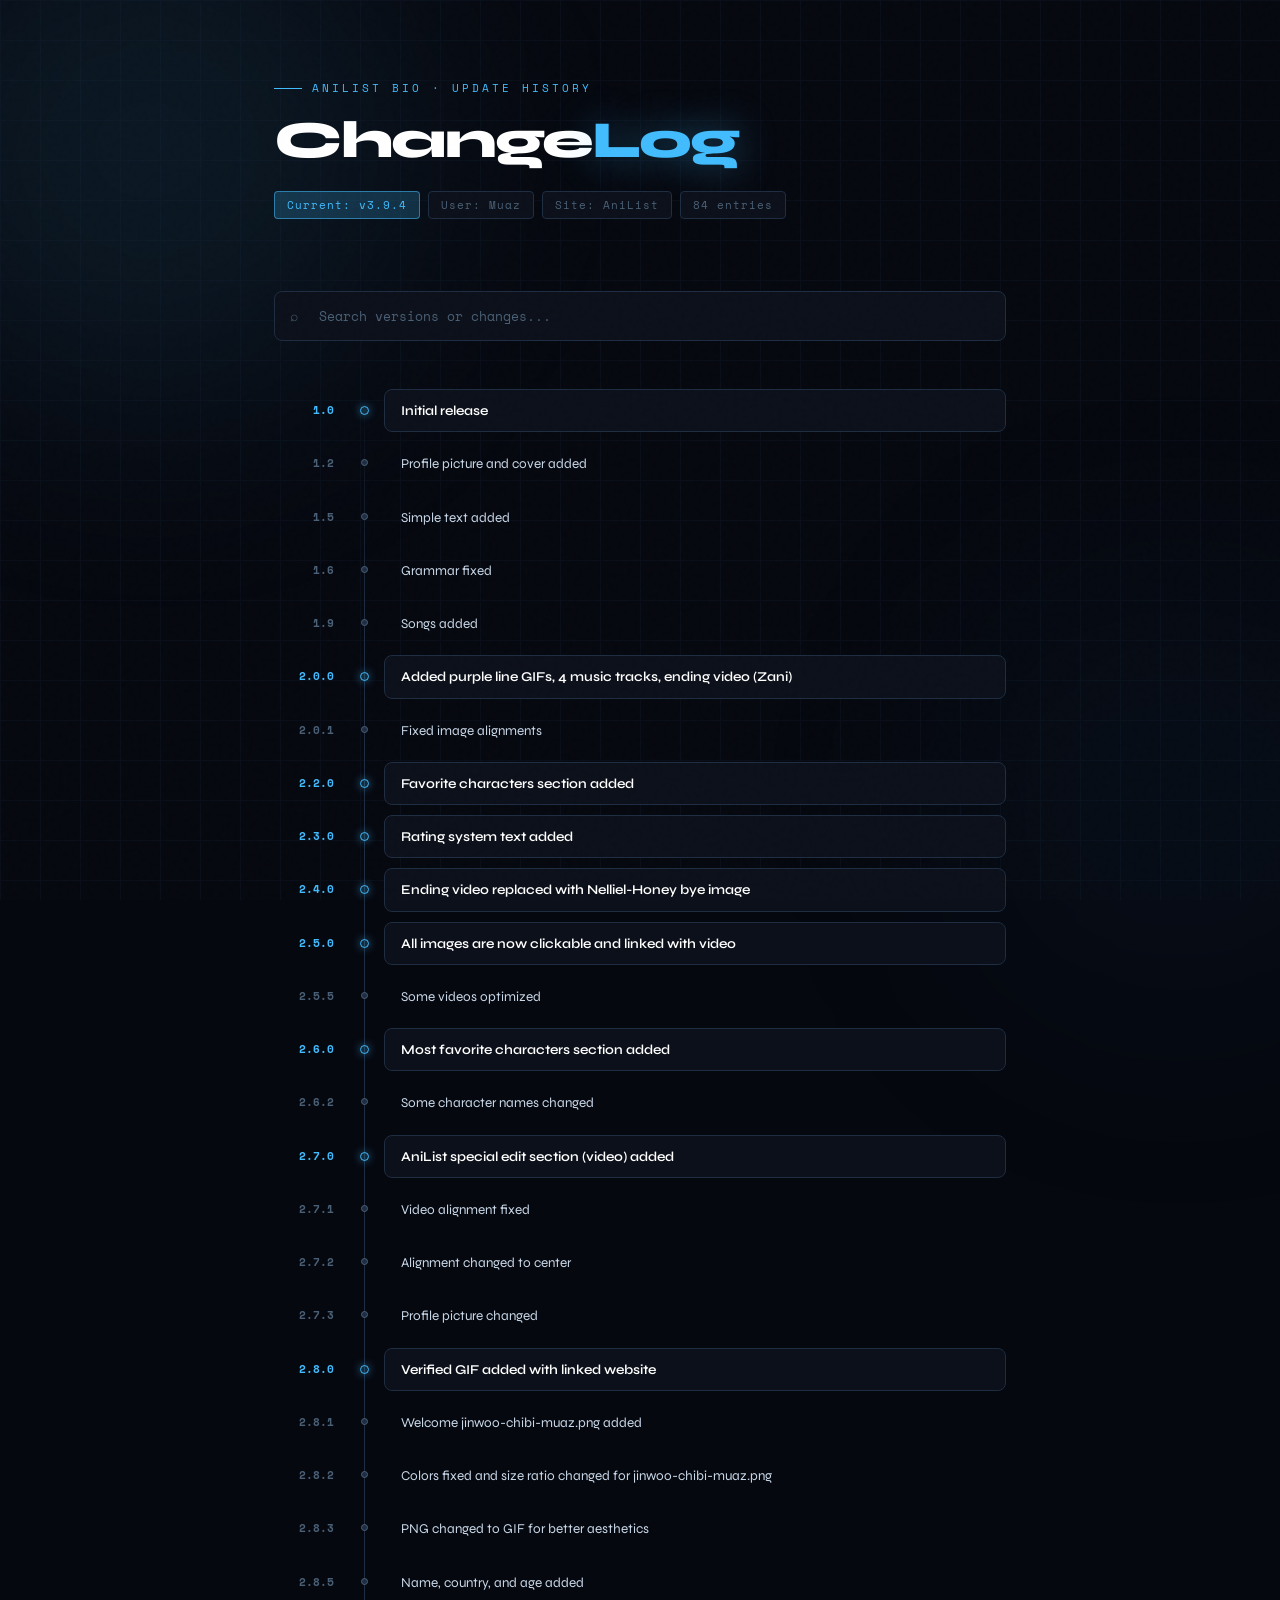
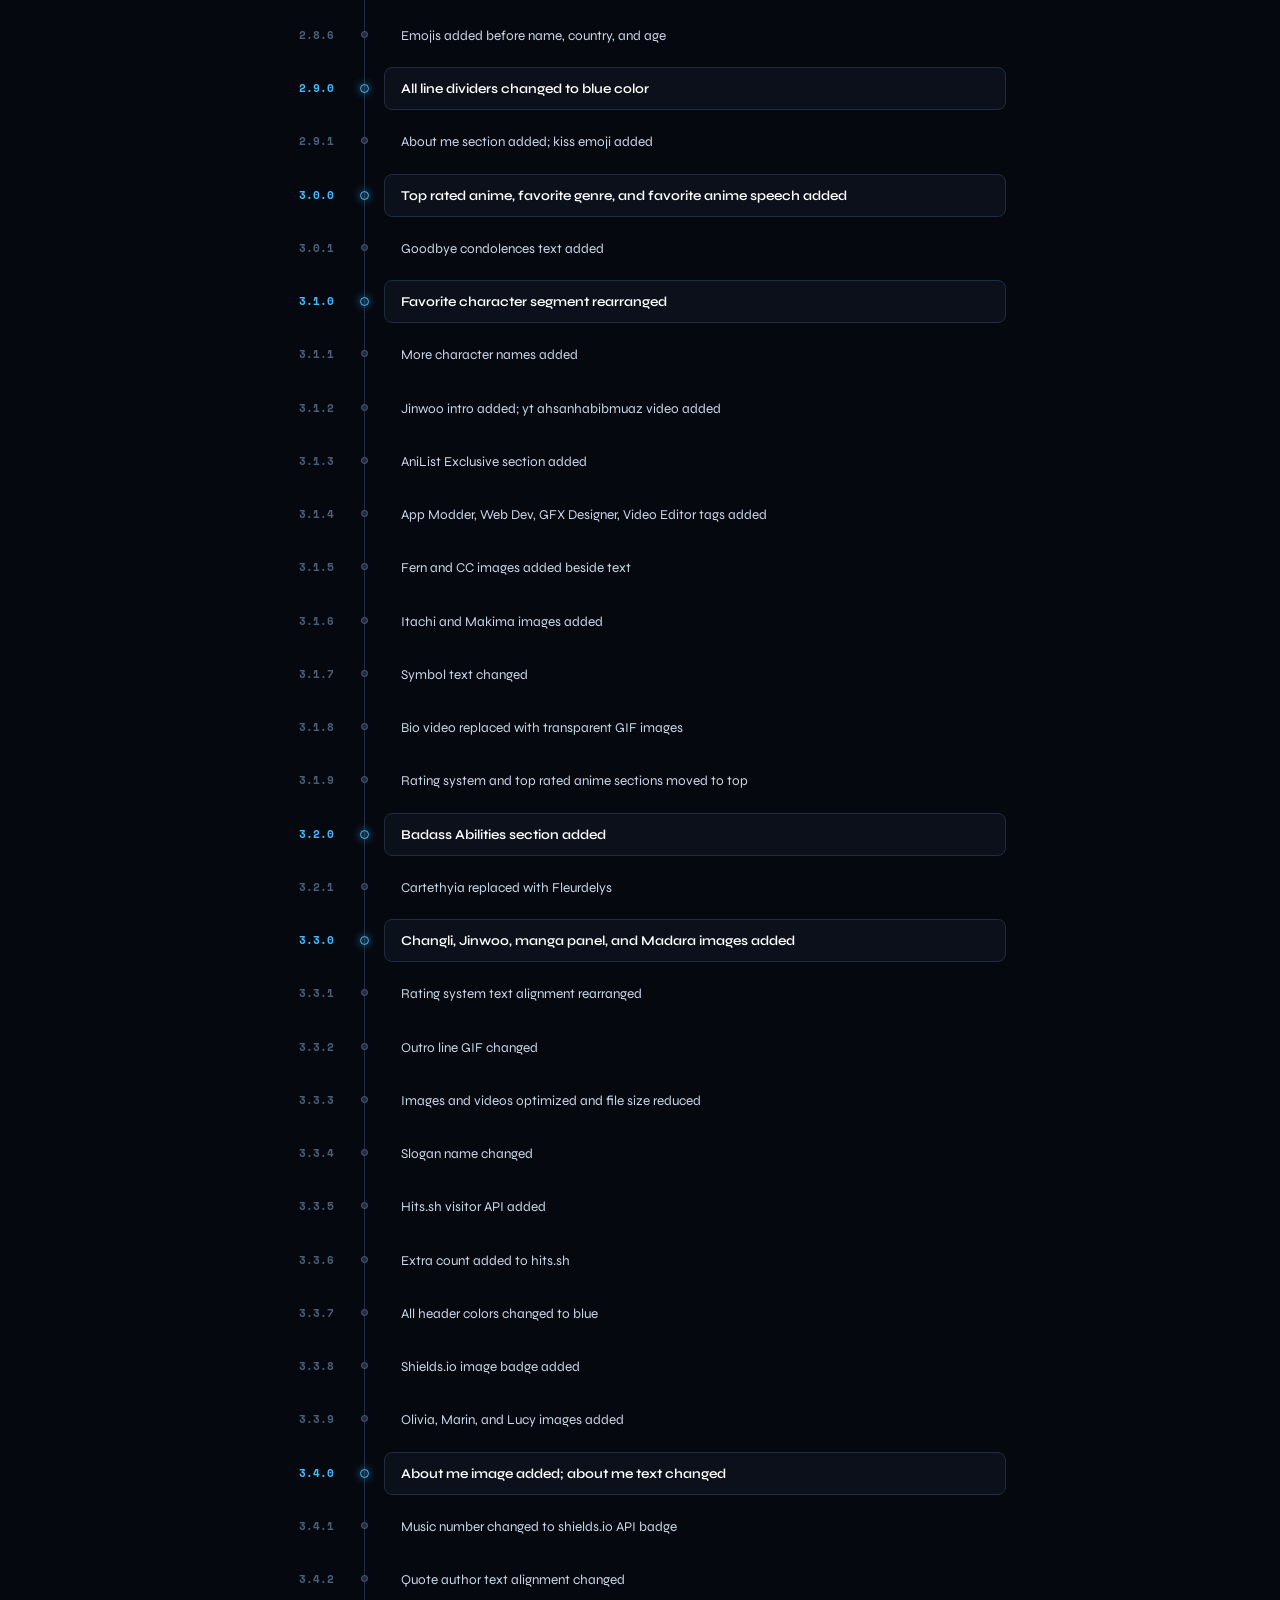
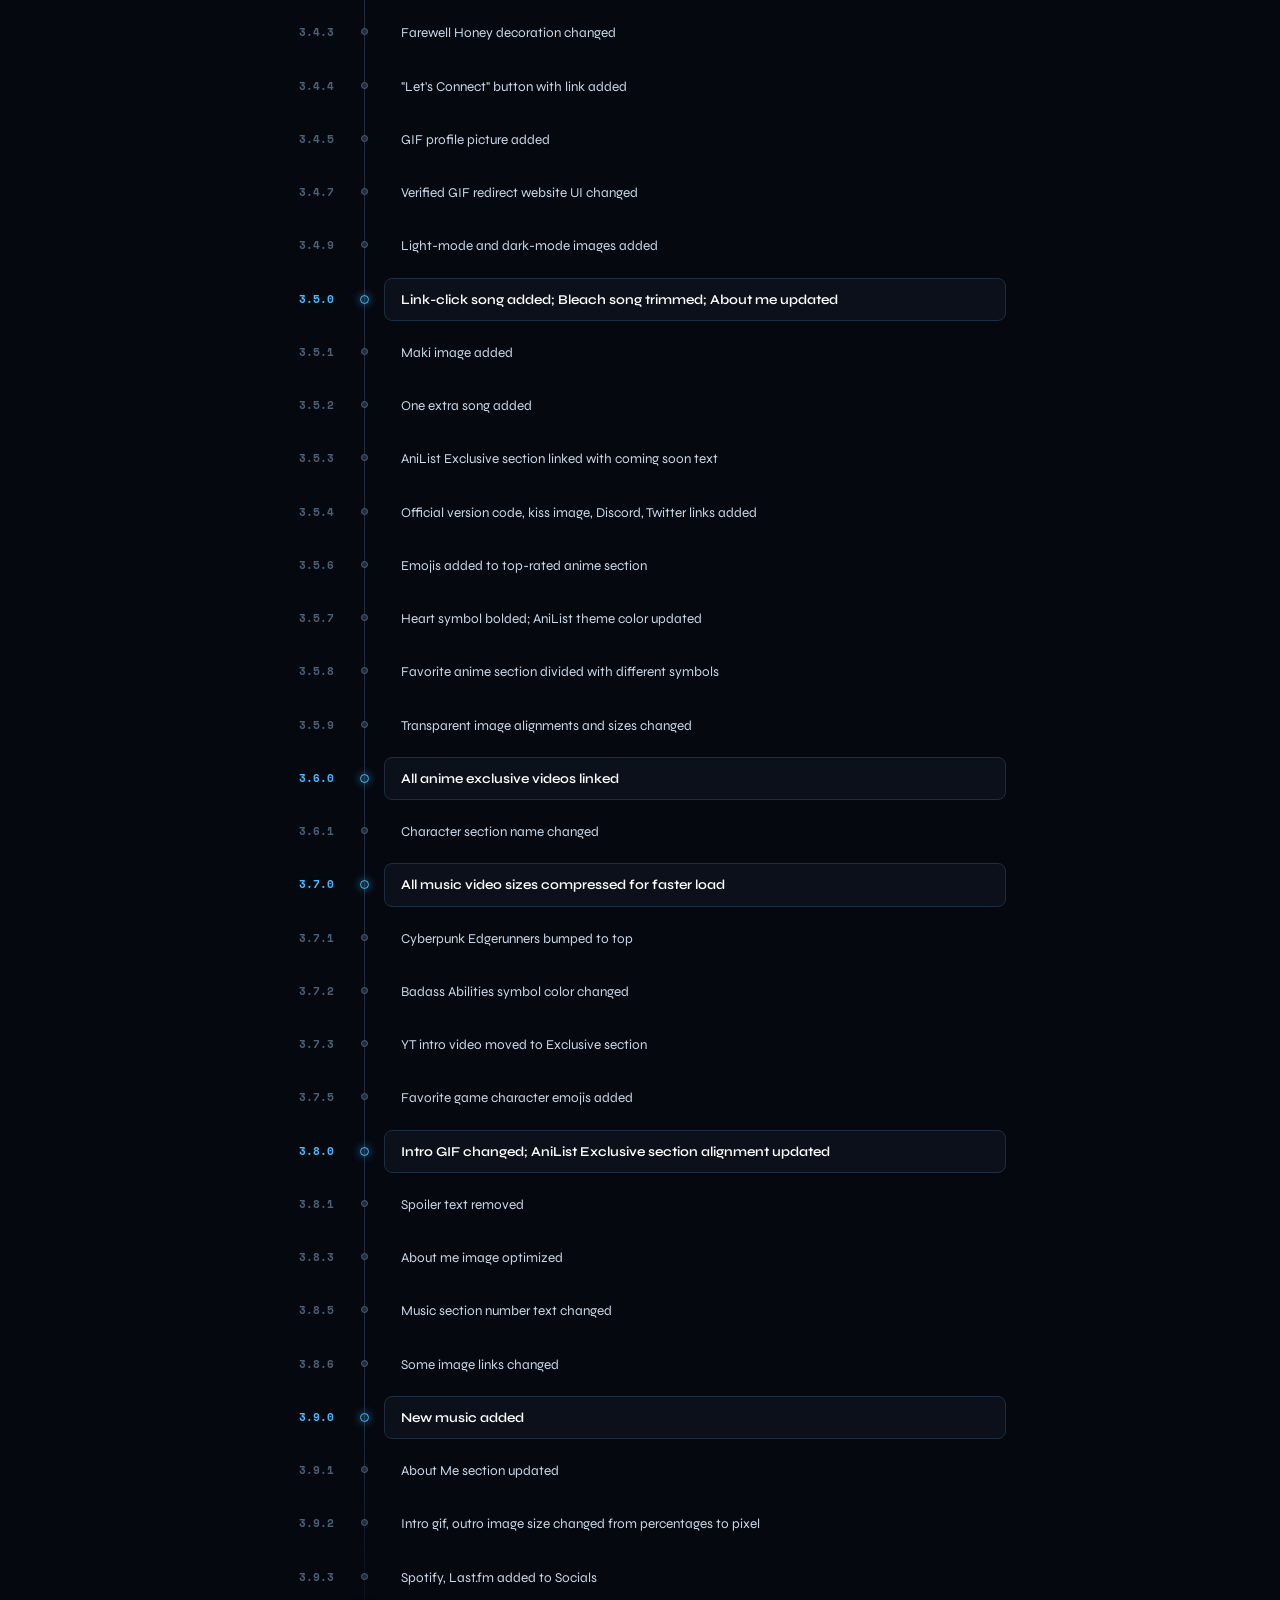
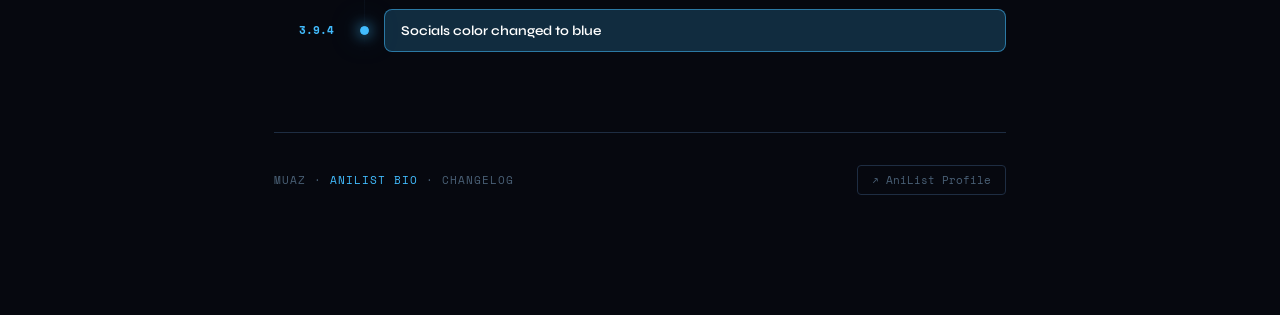
==== changelog/index.html @ 34d14b05 "added link to header" ====
<!DOCTYPE html>
<html lang="en">
<head>
  <meta charset="UTF-8" />
  <meta name="viewport" content="width=device-width, initial-scale=1.0"/>
  <title>AniList Bio — Change Log | Muaz</title>
  <link rel="preconnect" href="https://fonts.googleapis.com"/>
  <link href="https://fonts.googleapis.com/css2?family=Space+Mono:wght@400;700&family=Syne:wght@400;600;700;800&display=swap" rel="stylesheet"/>
  
<link rel="stylesheet" href="webmeji.css">
<script src="config.js"></script>
<script src="webmeji.js"></script>
  
  <style>
    :root {
      --blue: #42BCFE;
      --blue-dim: #42bcfe33;
      --blue-mid: #42bcfe88;
      --bg: #06080f;
      --surface: #0c101a;
      --surface2: #111827;
      --border: #1e2d42;
      --text: #c9d8e8;
      --muted: #4a6076;
      --mono: 'Space Mono', monospace;
      --sans: 'Syne', sans-serif;
    }

    *, *::before, *::after { box-sizing: border-box; margin: 0; padding: 0; }

    html { scroll-behavior: smooth; }

    body {
      background: var(--bg);
      color: var(--text);
      font-family: var(--sans);
      min-height: 100vh;
      overflow-x: hidden;
    }

    body::before {
      content: '';
      position: fixed;
      inset: 0;
      background-image: url("data:image/svg+xml,%3Csvg viewBox='0 0 200 200' xmlns='http://www.w3.org/2000/svg'%3E%3Cfilter id='n'%3E%3CfeTurbulence type='fractalNoise' baseFrequency='0.9' numOctaves='4' stitchTiles='stitch'/%3E%3C/filter%3E%3Crect width='100%25' height='100%25' filter='url(%23n)' opacity='0.04'/%3E%3C/svg%3E");
      pointer-events: none;
      z-index: 999;
      opacity: 0.4;
    }

    body::after {
      content: '';
      position: fixed;
      inset: 0;
      background-image:
        linear-gradient(var(--border) 1px, transparent 1px),
        linear-gradient(90deg, var(--border) 1px, transparent 1px);
      background-size: 40px 40px;
      opacity: 0.18;
      pointer-events: none;
      z-index: 0;
    }

    .blob {
      position: fixed;
      border-radius: 50%;
      filter: blur(120px);
      pointer-events: none;
      z-index: 0;
    }
    .blob-1 { width: 500px; height: 500px; background: #42bcfe18; top: -100px; left: -100px; }
    .blob-2 { width: 400px; height: 400px; background: #0f4a7218; bottom: -100px; right: -100px; }

    .wrapper {
      position: relative;
      z-index: 1;
      max-width: 780px;
      margin: 0 auto;
      padding: 80px 24px 120px;
    }

    header {
      margin-bottom: 72px;
      animation: fadeUp 0.7s ease both;
    }

    .header-tag {
      font-family: var(--mono);
      font-size: 11px;
      color: var(--blue);
      letter-spacing: 3px;
      text-transform: uppercase;
      margin-bottom: 16px;
      display: flex;
      align-items: center;
      gap: 10px;
    }
    .header-tag::before {
      content: '';
      display: inline-block;
      width: 28px;
      height: 1px;
      background: var(--blue);
    }

    h1 {
      font-family: var(--sans);
      font-size: clamp(32px, 6vw, 52px);
      font-weight: 800;
      line-height: 1.1;
      letter-spacing: -1.5px;
      color: #fff;
      margin-bottom: 10px;
    }
    h1 span {
      color: var(--blue);
      text-shadow: 0 0 40px #42bcfe66;
    }

    .header-meta {
      display: flex;
      flex-wrap: wrap;
      gap: 8px;
      margin-top: 22px;
    }

    .meta-pill {
      font-family: var(--mono);
      font-size: 11px;
      padding: 5px 12px;
      border-radius: 4px;
      border: 1px solid var(--border);
      background: var(--surface);
      color: var(--muted);
      letter-spacing: 1px;
    }
    .meta-pill.active {
      border-color: var(--blue-mid);
      color: var(--blue);
      background: var(--blue-dim);
    }

    .search-bar {
      position: relative;
      margin-bottom: 48px;
      animation: fadeUp 0.7s 0.1s ease both;
    }
    .search-bar input {
      width: 100%;
      padding: 14px 18px 14px 44px;
      background: var(--surface);
      border: 1px solid var(--border);
      border-radius: 8px;
      color: var(--text);
      font-family: var(--mono);
      font-size: 13px;
      outline: none;
      transition: border-color 0.2s, box-shadow 0.2s;
    }
    .search-bar input:focus {
      border-color: var(--blue-mid);
      box-shadow: 0 0 0 3px var(--blue-dim);
    }
    .search-bar input::placeholder { color: var(--muted); }
    .search-icon {
      position: absolute;
      left: 16px;
      top: 50%;
      transform: translateY(-50%);
      color: var(--muted);
      font-size: 14px;
    }

    .timeline {
      position: relative;
    }
    .timeline::before {
      content: '';
      position: absolute;
      left: 90px;
      top: 0;
      bottom: 0;
      width: 1px;
      background: linear-gradient(to bottom, transparent, var(--border) 5%, var(--border) 95%, transparent);
    }

    .entry {
      display: flex;
      gap: 0;
      margin-bottom: 10px;
      animation: fadeUp 0.5s ease both;
      opacity: 0;
    }
    .entry.visible { opacity: 1; }

    .entry-version {
      font-family: var(--mono);
      font-size: 11px;
      font-weight: 700;
      color: var(--muted);
      min-width: 80px;
      padding-top: 13px;
      text-align: right;
      padding-right: 20px;
      transition: color 0.2s;
      flex-shrink: 0;
    }

    .entry-dot {
      position: relative;
      flex-shrink: 0;
      width: 20px;
      display: flex;
      flex-direction: column;
      align-items: center;
      padding-top: 17px;
    }
    .entry-dot::before {
      content: '';
      width: 7px;
      height: 7px;
      border-radius: 50%;
      background: var(--border);
      border: 1px solid var(--muted);
      flex-shrink: 0;
      transition: background 0.2s, box-shadow 0.2s, border-color 0.2s;
    }

    .entry-body {
      flex: 1;
      padding: 10px 14px 10px 16px;
      border-radius: 8px;
      border: 1px solid transparent;
      background: transparent;
      transition: background 0.2s, border-color 0.2s;
      cursor: default;
      margin-left: 10px;
    }

    .entry:hover .entry-version { color: var(--blue); }
    .entry:hover .entry-dot::before {
      background: var(--blue);
      border-color: var(--blue);
      box-shadow: 0 0 10px var(--blue);
    }
    .entry:hover .entry-body {
      background: var(--surface);
      border-color: var(--border);
    }

    .entry-text {
      font-size: 13.5px;
      color: var(--text);
      line-height: 1.5;
    }

    .entry.major .entry-version { color: var(--blue); }
    .entry.major .entry-dot::before {
      width: 9px;
      height: 9px;
      background: var(--blue-dim);
      border-color: var(--blue);
      box-shadow: 0 0 8px var(--blue-mid);
    }
    .entry.major .entry-body {
      background: var(--surface);
      border-color: var(--border);
    }
    .entry.major .entry-text { color: #fff; font-weight: 600; }

    /* Latest entry highlight */
    .entry.latest .entry-dot::before {
      width: 9px;
      height: 9px;
      background: var(--blue);
      border-color: var(--blue);
      box-shadow: 0 0 14px var(--blue), 0 0 28px var(--blue-mid);
      animation: pulse 2s ease-in-out infinite;
    }
    .entry.latest .entry-version { color: var(--blue); }
    .entry.latest .entry-body {
      background: var(--blue-dim);
      border-color: var(--blue-mid);
    }
    .entry.latest .entry-text { color: #fff; font-weight: 600; }

    @keyframes pulse {
      0%, 100% { box-shadow: 0 0 14px var(--blue), 0 0 28px var(--blue-mid); }
      50% { box-shadow: 0 0 20px var(--blue), 0 0 40px var(--blue-mid); }
    }

    mark {
      background: #42bcfe33;
      color: var(--blue);
      border-radius: 3px;
      padding: 0 2px;
    }

    .no-results {
      text-align: center;
      padding: 60px 0;
      color: var(--muted);
      font-family: var(--mono);
      font-size: 13px;
      display: none;
    }

    footer {
      margin-top: 80px;
      padding-top: 32px;
      border-top: 1px solid var(--border);
      display: flex;
      justify-content: space-between;
      align-items: center;
      flex-wrap: wrap;
      gap: 12px;
      animation: fadeUp 0.7s 0.2s ease both;
    }
    .footer-brand {
      font-family: var(--mono);
      font-size: 11px;
      color: var(--muted);
      letter-spacing: 1px;
    }
    .footer-brand span { color: var(--blue); }
    .footer-link {
      font-family: var(--mono);
      font-size: 11px;
      color: var(--muted);
      text-decoration: none;
      border: 1px solid var(--border);
      padding: 6px 14px;
      border-radius: 4px;
      transition: color 0.2s, border-color 0.2s;
    }
    .footer-link:hover { color: var(--blue); border-color: var(--blue-mid); }

    @keyframes fadeUp {
      from { opacity: 0; transform: translateY(16px); }
      to   { opacity: 1; transform: translateY(0); }
    }

    ::-webkit-scrollbar { width: 6px; }
    ::-webkit-scrollbar-track { background: var(--bg); }
    ::-webkit-scrollbar-thumb { background: var(--border); border-radius: 3px; }
    ::-webkit-scrollbar-thumb:hover { background: var(--blue-mid); }

    @media (max-width: 520px) {
      .timeline::before { left: 70px; }
      .entry-version { min-width: 60px; font-size: 10px; }
    }
  </style>

</head>
<body>
  <div class="blob blob-1"></div>
  <div class="blob blob-2"></div>

  <div class="wrapper">
    <header>
      <p class="header-tag">AniList Bio · Update History</p>
      <h1>Change<span>Log</span></h1>
      <div class="header-meta">
        <span class="meta-pill active" id="current-version">Current: —</span>
        <span class="meta-pill">User: Muaz</span>
        <span class="meta-pill">Site: AniList</span>
        <span class="meta-pill" id="entry-count">— entries</span>
      </div>
    </header>

    <div class="search-bar">
      <span class="search-icon">⌕</span>
      <input type="text" id="search" placeholder="Search versions or changes..." autocomplete="off" spellcheck="false"/>
    </div>

    <div class="timeline" id="timeline"></div>
    <p class="no-results" id="no-results">No matching entries found.</p>

    <footer>
      <p class="footer-brand">MUAZ · <span>ANILIST BIO</span> · CHANGELOG</p>
      <a class="footer-link" href="https://anilist.co/user/muaz" target="_blank">↗ AniList Profile</a>
    </footer>
  </div>

  <script>
    const entries = [
      { v: "1.0",   text: "Initial release" },
      { v: "1.2",   text: "Profile picture and cover added" },
      { v: "1.5",   text: "Simple text added" },
      { v: "1.6",   text: "Grammar fixed" },
      { v: "1.9",   text: "Songs added" },
      { v: "2.0.0", text: "Added purple line GIFs, 4 music tracks, ending video (Zani)" },
      { v: "2.0.1", text: "Fixed image alignments" },
      { v: "2.2.0", text: "Favorite characters section added" },
      { v: "2.3.0", text: "Rating system text added" },
      { v: "2.4.0", text: "Ending video replaced with Nelliel-Honey bye image" },
      { v: "2.5.0", text: "All images are now clickable and linked with video" },
      { v: "2.5.5", text: "Some videos optimized" },
      { v: "2.6.0", text: "Most favorite characters section added" },
      { v: "2.6.2", text: "Some character names changed" },
      { v: "2.7.0", text: "AniList special edit section (video) added" },
      { v: "2.7.1", text: "Video alignment fixed" },
      { v: "2.7.2", text: "Alignment changed to center" },
      { v: "2.7.3", text: "Profile picture changed" },
      { v: "2.8.0", text: "Verified GIF added with linked website" },
      { v: "2.8.1", text: "Welcome jinwoo-chibi-muaz.png added" },
      { v: "2.8.2", text: "Colors fixed and size ratio changed for jinwoo-chibi-muaz.png" },
      { v: "2.8.3", text: "PNG changed to GIF for better aesthetics" },
      { v: "2.8.5", text: "Name, country, and age added" },
      { v: "2.8.6", text: "Emojis added before name, country, and age" },
      { v: "2.9.0", text: "All line dividers changed to blue color" },
      { v: "2.9.1", text: "About me section added; kiss emoji added" },
      { v: "3.0.0", text: "Top rated anime, favorite genre, and favorite anime speech added" },
      { v: "3.0.1", text: "Goodbye condolences text added" },
      { v: "3.1.0", text: "Favorite character segment rearranged" },
      { v: "3.1.1", text: "More character names added" },
      { v: "3.1.2", text: "Jinwoo intro added; yt ahsanhabibmuaz video added" },
      { v: "3.1.3", text: "AniList Exclusive section added" },
      { v: "3.1.4", text: "App Modder, Web Dev, GFX Designer, Video Editor tags added" },
      { v: "3.1.5", text: "Fern and CC images added beside text" },
      { v: "3.1.6", text: "Itachi and Makima images added" },
      { v: "3.1.7", text: "Symbol text changed" },
      { v: "3.1.8", text: "Bio video replaced with transparent GIF images" },
      { v: "3.1.9", text: "Rating system and top rated anime sections moved to top" },
      { v: "3.2.0", text: "Badass Abilities section added" },
      { v: "3.2.1", text: "Cartethyia replaced with Fleurdelys" },
      { v: "3.3.0", text: "Changli, Jinwoo, manga panel, and Madara images added" },
      { v: "3.3.1", text: "Rating system text alignment rearranged" },
      { v: "3.3.2", text: "Outro line GIF changed" },
      { v: "3.3.3", text: "Images and videos optimized and file size reduced" },
      { v: "3.3.4", text: "Slogan name changed" },
      { v: "3.3.5", text: "Hits.sh visitor API added" },
      { v: "3.3.6", text: "Extra count added to hits.sh" },
      { v: "3.3.7", text: "All header colors changed to blue" },
      { v: "3.3.8", text: "Shields.io image badge added" },
      { v: "3.3.9", text: "Olivia, Marin, and Lucy images added" },
      { v: "3.4.0", text: "About me image added; about me text changed" },
      { v: "3.4.1", text: "Music number changed to shields.io API badge" },
      { v: "3.4.2", text: "Quote author text alignment changed" },
      { v: "3.4.3", text: "Farewell Honey decoration changed" },
      { v: "3.4.4", text: "\"Let's Connect\" button with link added" },
      { v: "3.4.5", text: "GIF profile picture added" },
      { v: "3.4.7", text: "Verified GIF redirect website UI changed" },
      { v: "3.4.9", text: "Light-mode and dark-mode images added" },
      { v: "3.5.0", text: "Link-click song added; Bleach song trimmed; About me updated" },
      { v: "3.5.1", text: "Maki image added" },
      { v: "3.5.2", text: "One extra song added" },
      { v: "3.5.3", text: "AniList Exclusive section linked with coming soon text" },
      { v: "3.5.4", text: "Official version code, kiss image, Discord, Twitter links added" },
      { v: "3.5.6", text: "Emojis added to top-rated anime section" },
      { v: "3.5.7", text: "Heart symbol bolded; AniList theme color updated" },
      { v: "3.5.8", text: "Favorite anime section divided with different symbols" },
      { v: "3.5.9", text: "Transparent image alignments and sizes changed" },
      { v: "3.6.0", text: "All anime exclusive videos linked" },
      { v: "3.6.1", text: "Character section name changed" },
      { v: "3.7.0", text: "All music video sizes compressed for faster load" },
      { v: "3.7.1", text: "Cyberpunk Edgerunners bumped to top" },
      { v: "3.7.2", text: "Badass Abilities symbol color changed" },
      { v: "3.7.3", text: "YT intro video moved to Exclusive section" },
      { v: "3.7.5", text: "Favorite game character emojis added" },
      { v: "3.8.0", text: "Intro GIF changed; AniList Exclusive section alignment updated" },
      { v: "3.8.1", text: "Spoiler text removed" },
      { v: "3.8.3", text: "About me image optimized" },
      { v: "3.8.5", text: "Music section number text changed" },
      { v: "3.8.6", text: "Some image links changed" },
      { v: "3.9.0", text: "New music added" },
      { v: "3.9.1", text: "About Me section updated" },
      { v: "3.9.2", text: "Intro gif, outro image size changed from percentages to pixel" },
      { v: "3.9.3", text: "Spotify, Last.fm added to Socials" },
      { v: "3.9.4", text: "Socials color changed to blue" },
    ];

    const isMajor = v => /^\d+\.\d+\.0$/.test(v) || /^\d+\.0$/.test(v);

    const timeline = document.getElementById('timeline');
    const searchInput = document.getElementById('search');
    const noResults = document.getElementById('no-results');
    const entryCount = document.getElementById('entry-count');
    const currentVersionPill = document.getElementById('current-version');

    // Dynamically set current version from last entry
    const latestVersion = entries[entries.length - 1].v;
    currentVersionPill.textContent = `Current: v${latestVersion}`;
    entryCount.textContent = `${entries.length} entries`;

    function escapeHTML(str) {
      return str.replace(/[&<>"']/g, c => ({'&':'&amp;','<':'&lt;','>':'&gt;','"':'&quot;',"'":'&#39;'}[c]));
    }

    function highlight(text, query) {
      if (!query) return escapeHTML(text);
      const escaped = query.replace(/[.*+?^${}()|[\]\\]/g, '\\$&');
      return escapeHTML(text).replace(new RegExp(`(${escaped})`, 'gi'), '<mark>$1</mark>');
    }

    function render(query = '') {
      const q = query.trim().toLowerCase();
      const filtered = entries.filter(e =>
        !q || e.v.includes(q) || e.text.toLowerCase().includes(q)
      );

      timeline.innerHTML = '';
      noResults.style.display = filtered.length === 0 ? 'block' : 'none';

      filtered.forEach((e, i) => {
        const major = isMajor(e.v);
        const isLatest = !q && e.v === latestVersion;
        const div = document.createElement('div');
        div.className = `entry${major ? ' major' : ''}${isLatest ? ' latest' : ''}`;
        div.style.animationDelay = `${Math.min(i * 30, 600)}ms`;
        div.innerHTML = `
          <div class="entry-version">${highlight(e.v, q)}</div>
          <div class="entry-dot"></div>
          <div class="entry-body">
            <span class="entry-text">${highlight(e.text, q)}</span>
          </div>
        `;
        timeline.appendChild(div);
        requestAnimationFrame(() => div.classList.add('visible'));
      });
    }

    searchInput.addEventListener('input', () => render(searchInput.value));
    render();
  </script>


</body>
</html>
---- changelog/webmeji.css ----
/* webmeji */
.webmeji-container {
  position: fixed;
  bottom: 0;
  width: 100px;
  height: 100px;
  overflow: hidden;
  z-index: 9999;
}

.webmeji-container img {
  width: 100%;
  height: auto;
  user-select: none;
  pointer-events: none;
  display: block;
  transform-origin: center;
}

@media (max-width: 768px) {
  .webmeji-container {
    width: 50px;
    height: 50px;
  }
}
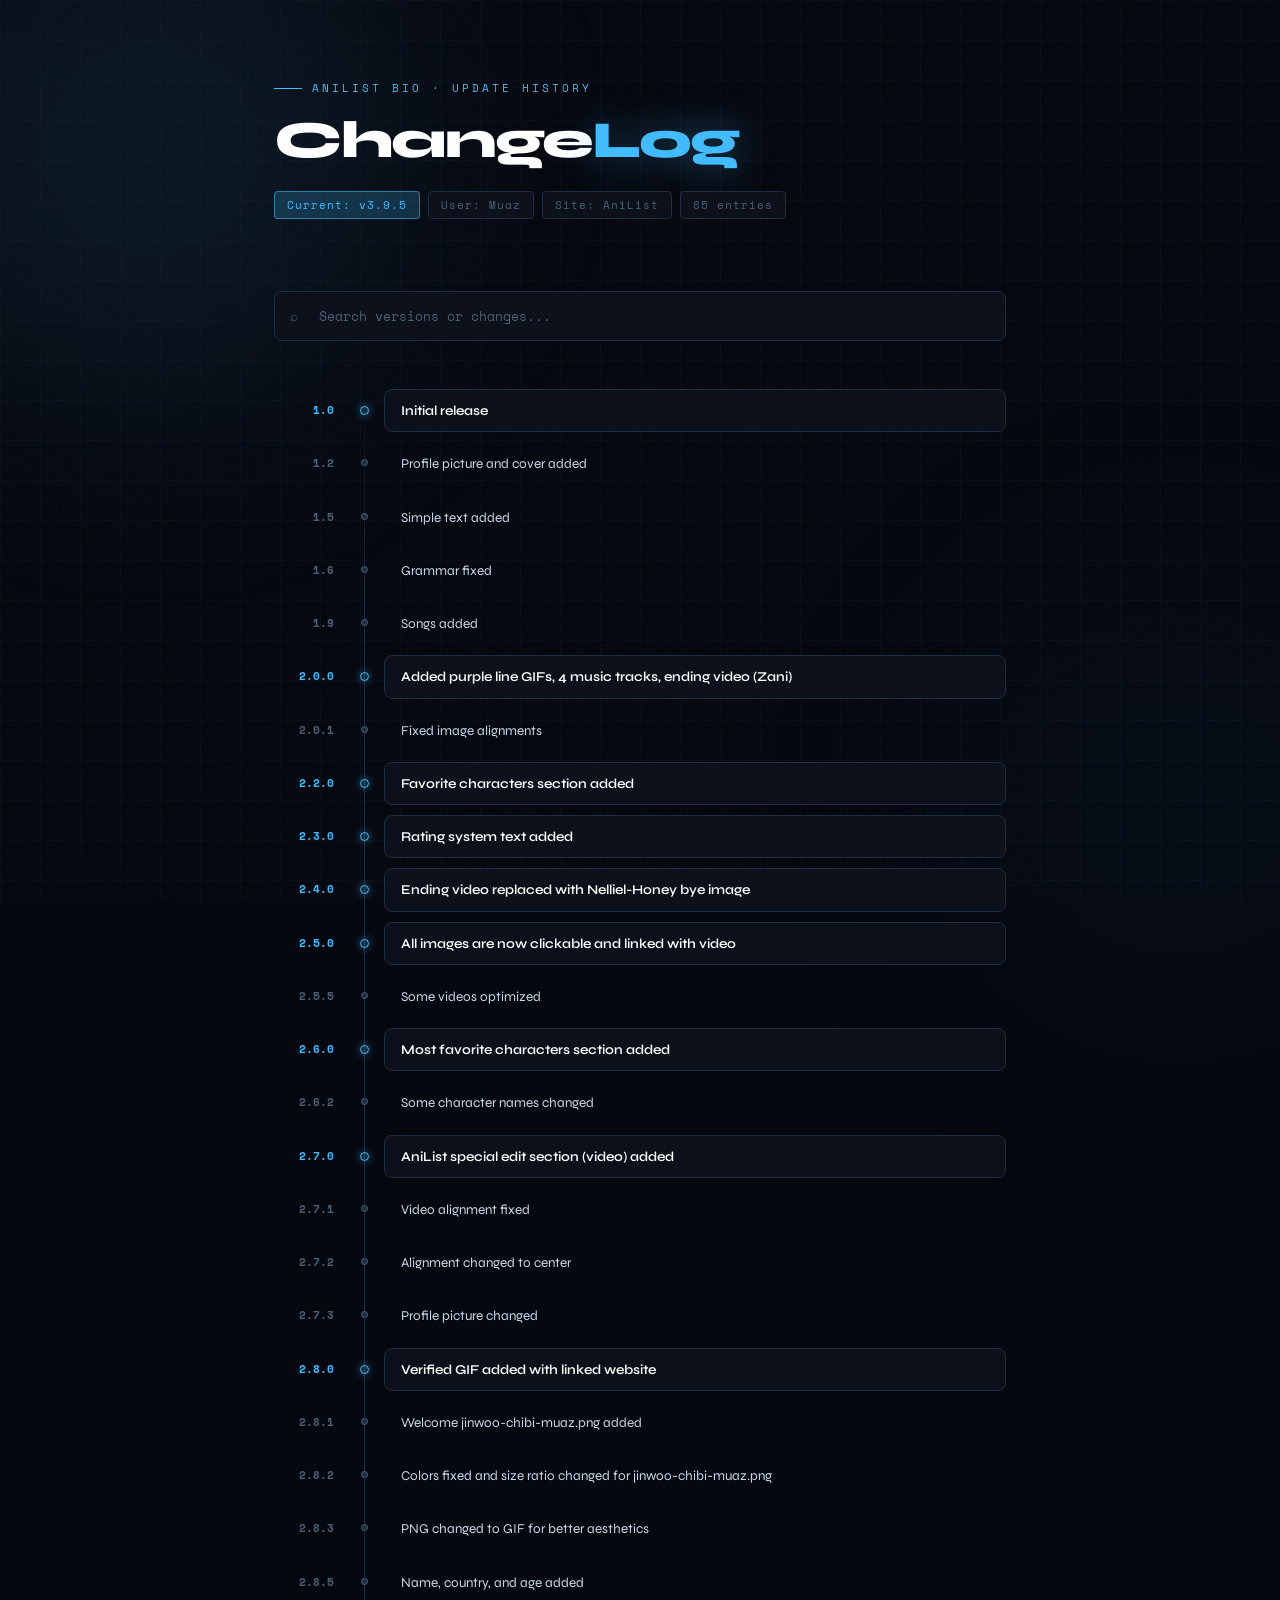
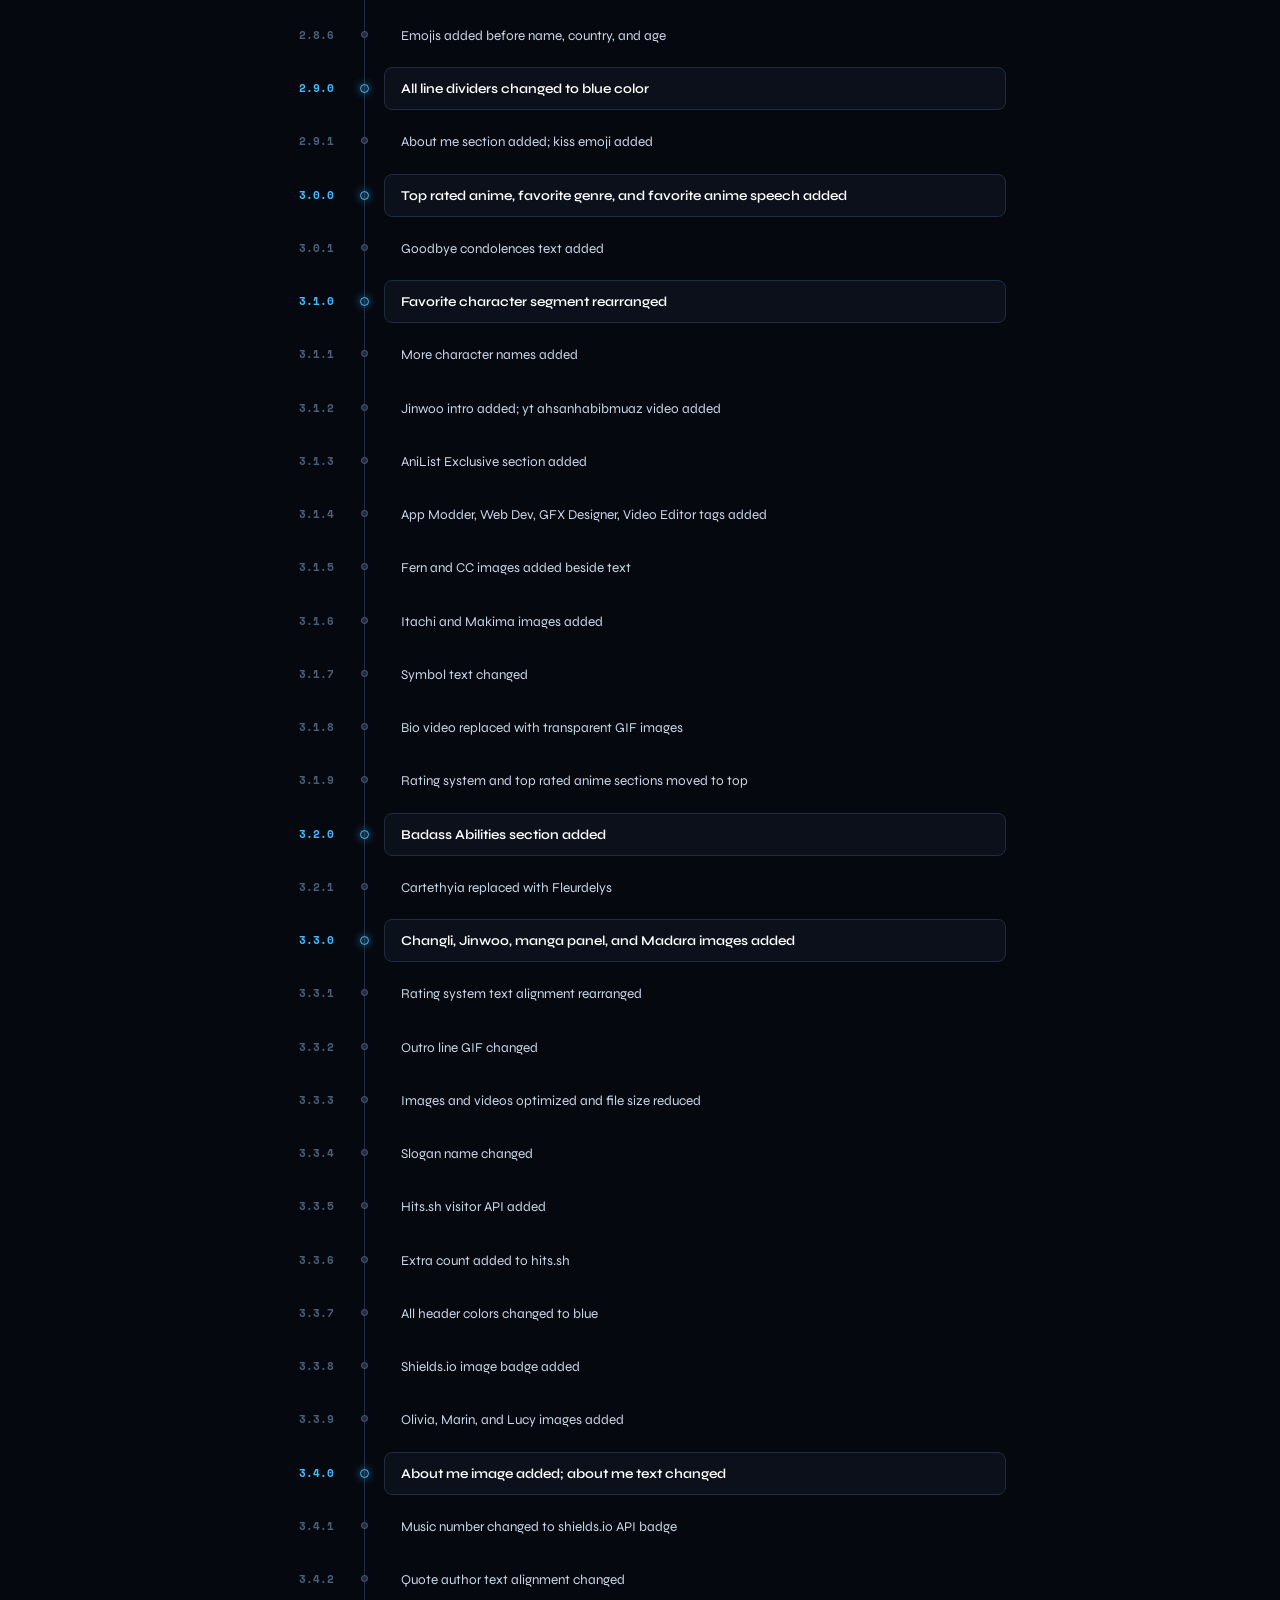
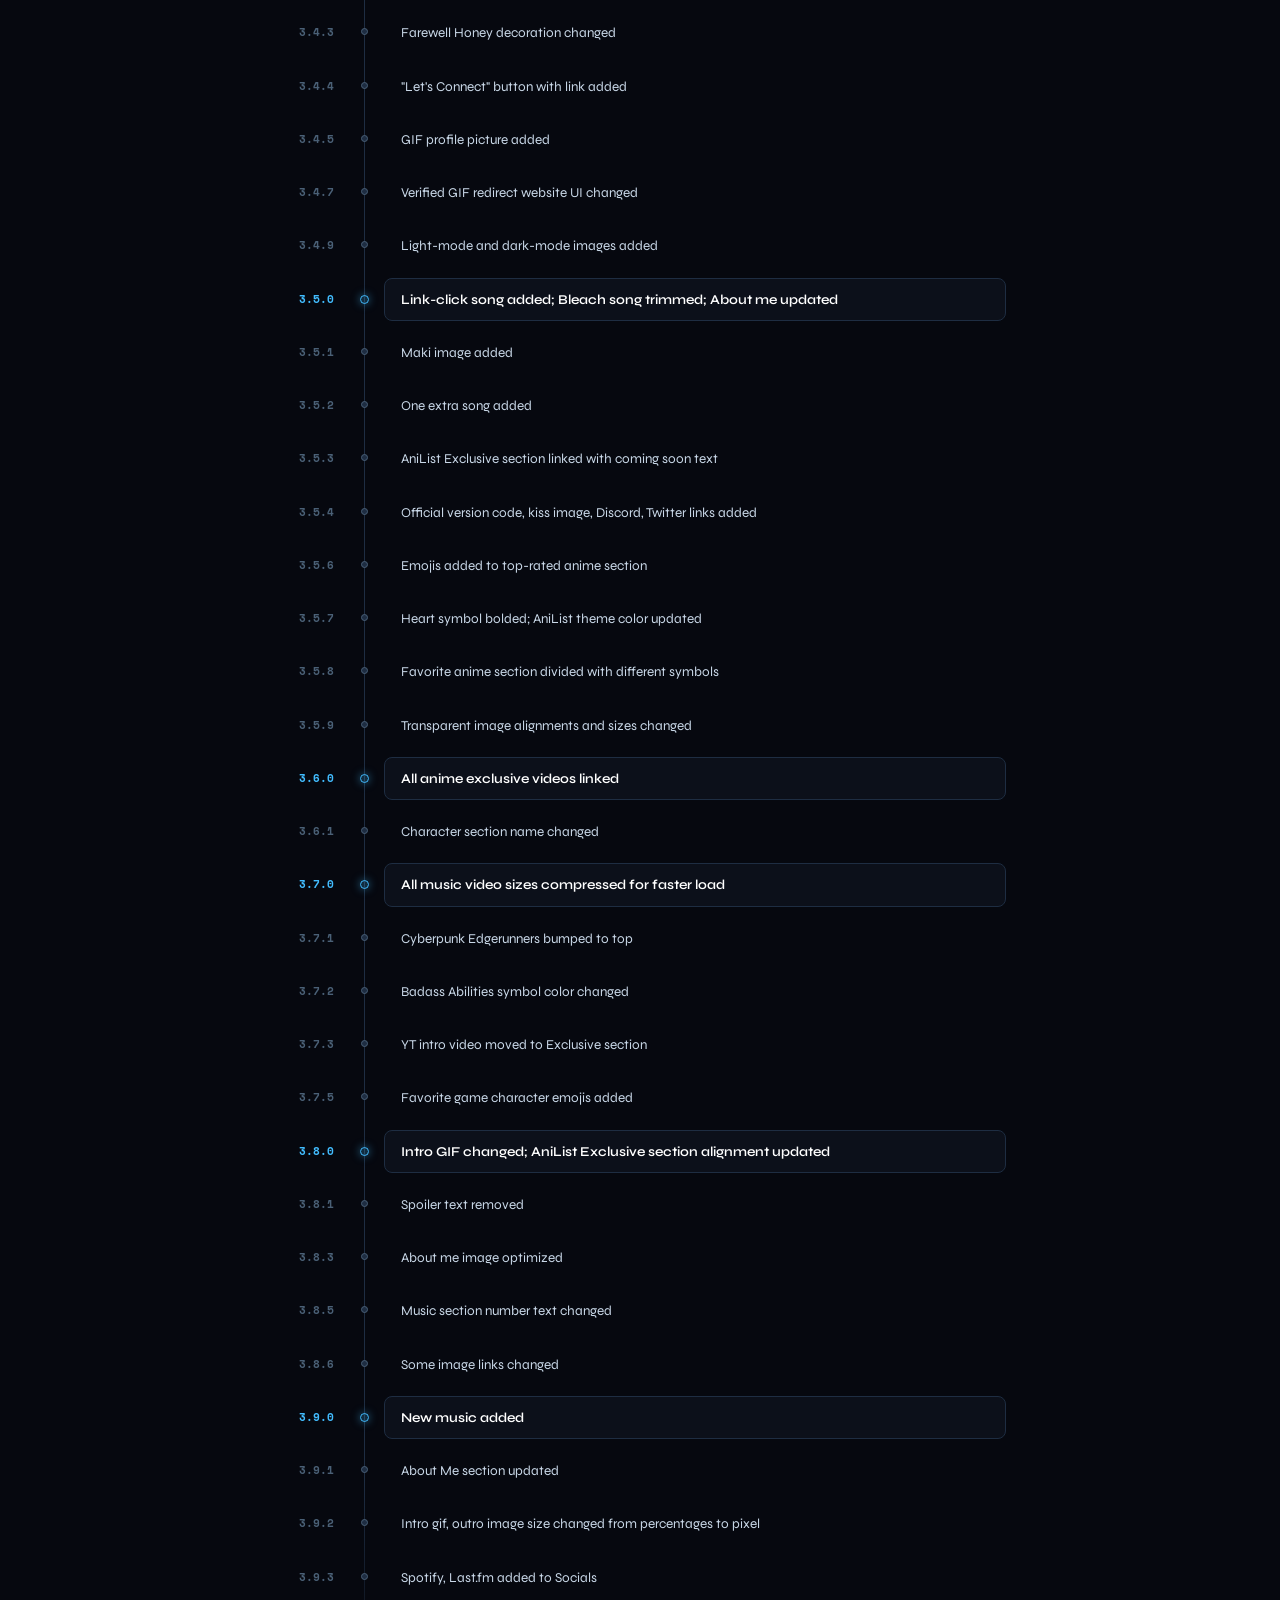
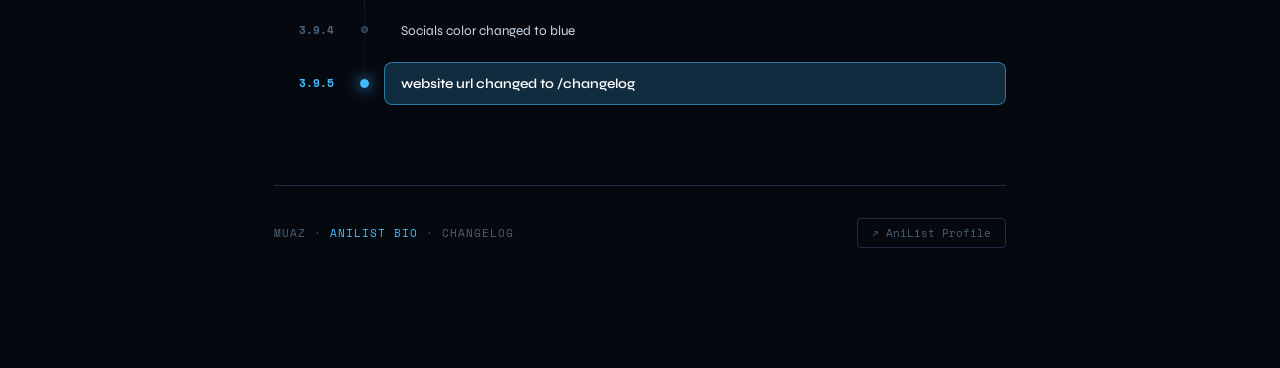
==== commit c00b3722: "Update index.html" ====
--- a/changelog/index.html
+++ b/changelog/index.html
@@ -6,10 +6,6 @@
   <title>AniList Bio — Change Log | Muaz</title>
   <link rel="preconnect" href="https://fonts.googleapis.com"/>
   <link href="https://fonts.googleapis.com/css2?family=Space+Mono:wght@400;700&family=Syne:wght@400;600;700;800&display=swap" rel="stylesheet"/>
-  
-<link rel="stylesheet" href="webmeji.css">
-<script src="config.js"></script>
-<script src="webmeji.js"></script>
   
   <style>
     :root {
@@ -468,6 +464,7 @@
       { v: "3.9.2", text: "Intro gif, outro image size changed from percentages to pixel" },
       { v: "3.9.3", text: "Spotify, Last.fm added to Socials" },
       { v: "3.9.4", text: "Socials color changed to blue" },
+      { v: "3.9.5", text: "website url changed to /changelog" },
     ];
 
     const isMajor = v => /^\d+\.\d+\.0$/.test(v) || /^\d+\.0$/.test(v);
@@ -524,6 +521,5 @@
     render();
   </script>
 
-
 </body>
 </html>
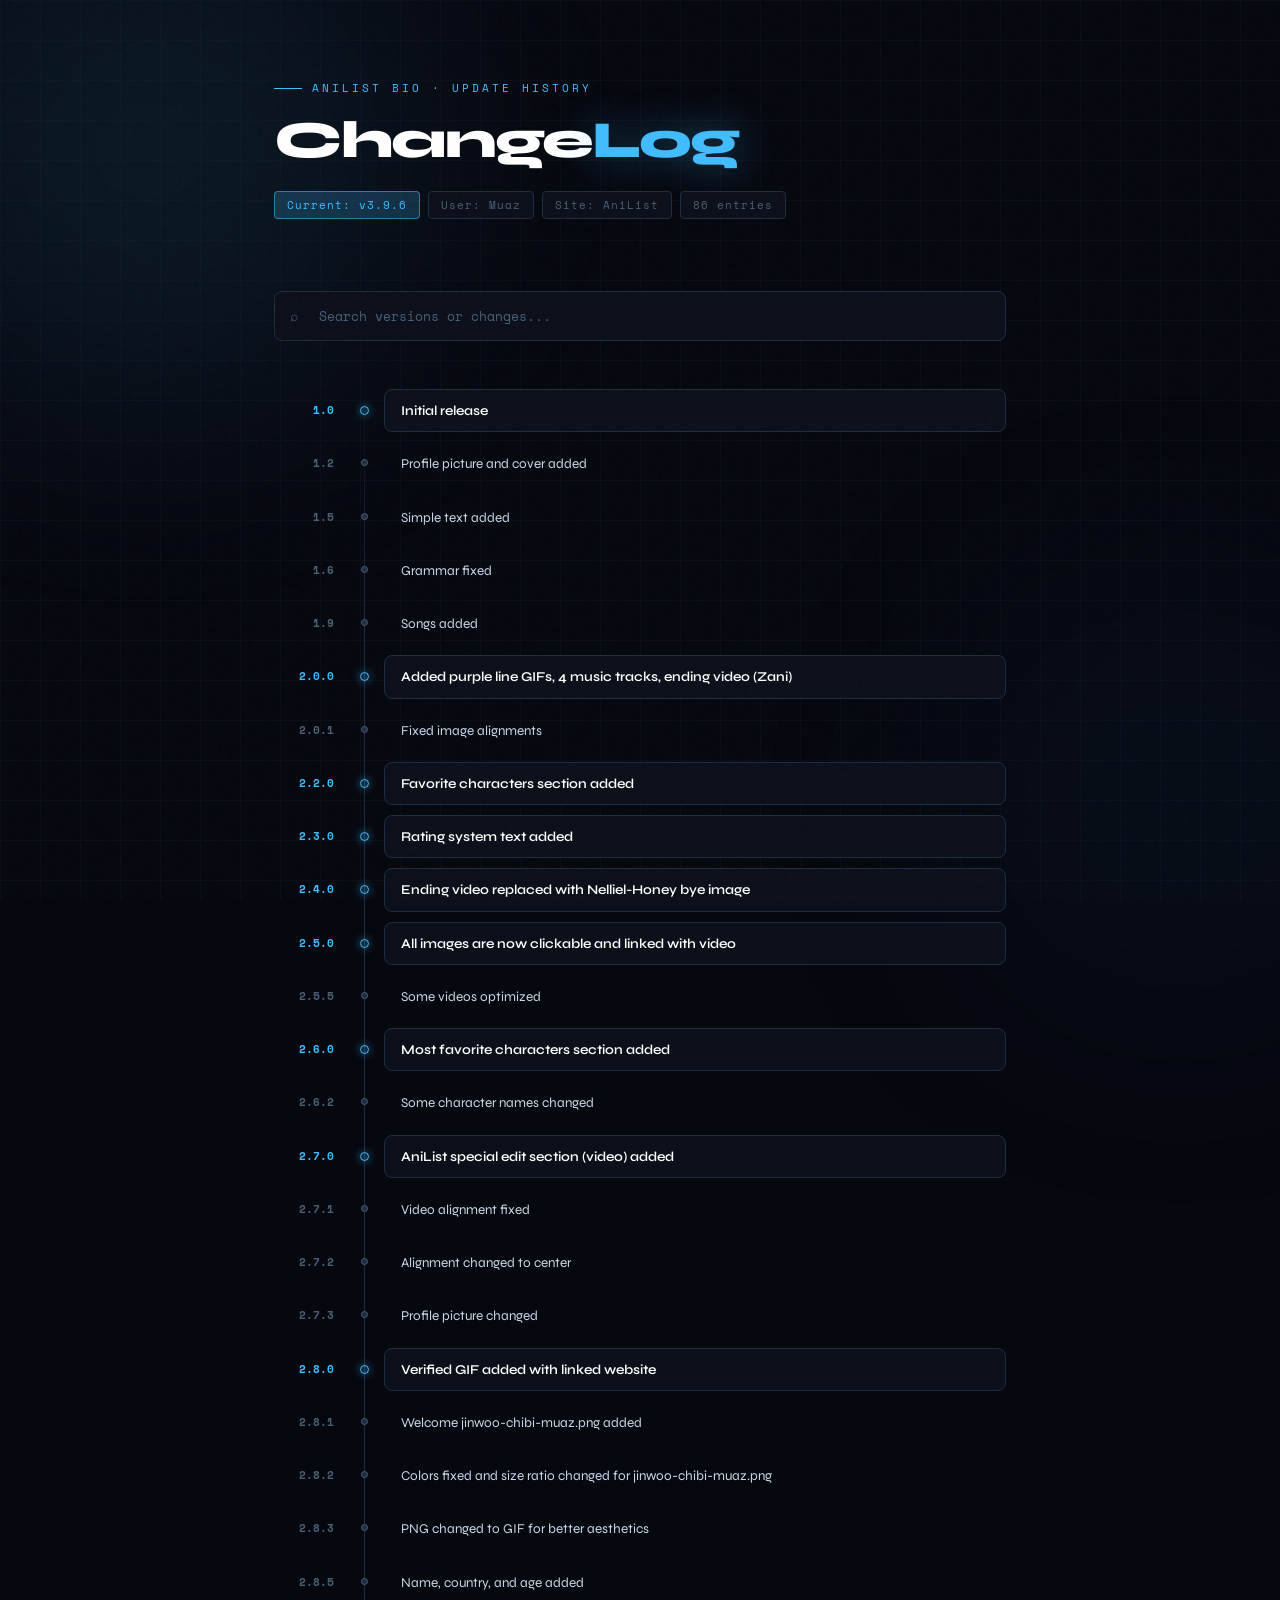
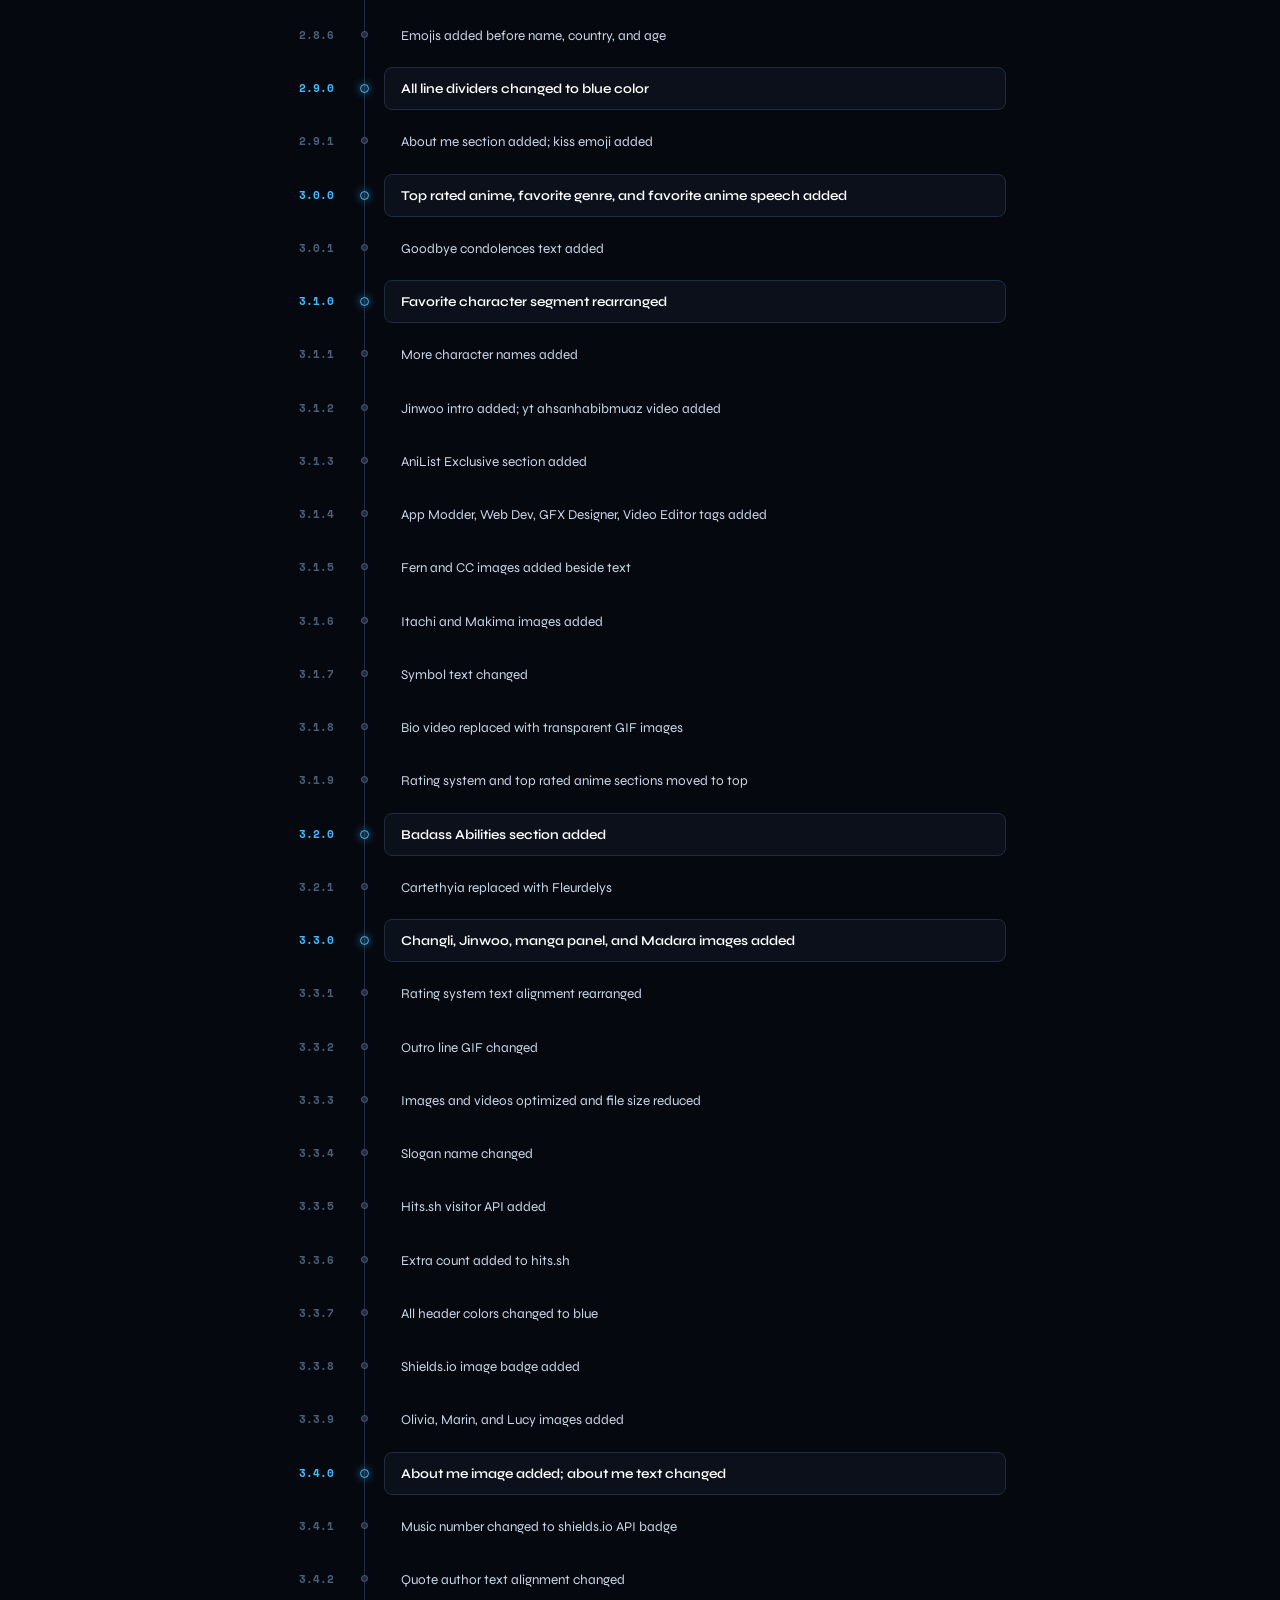
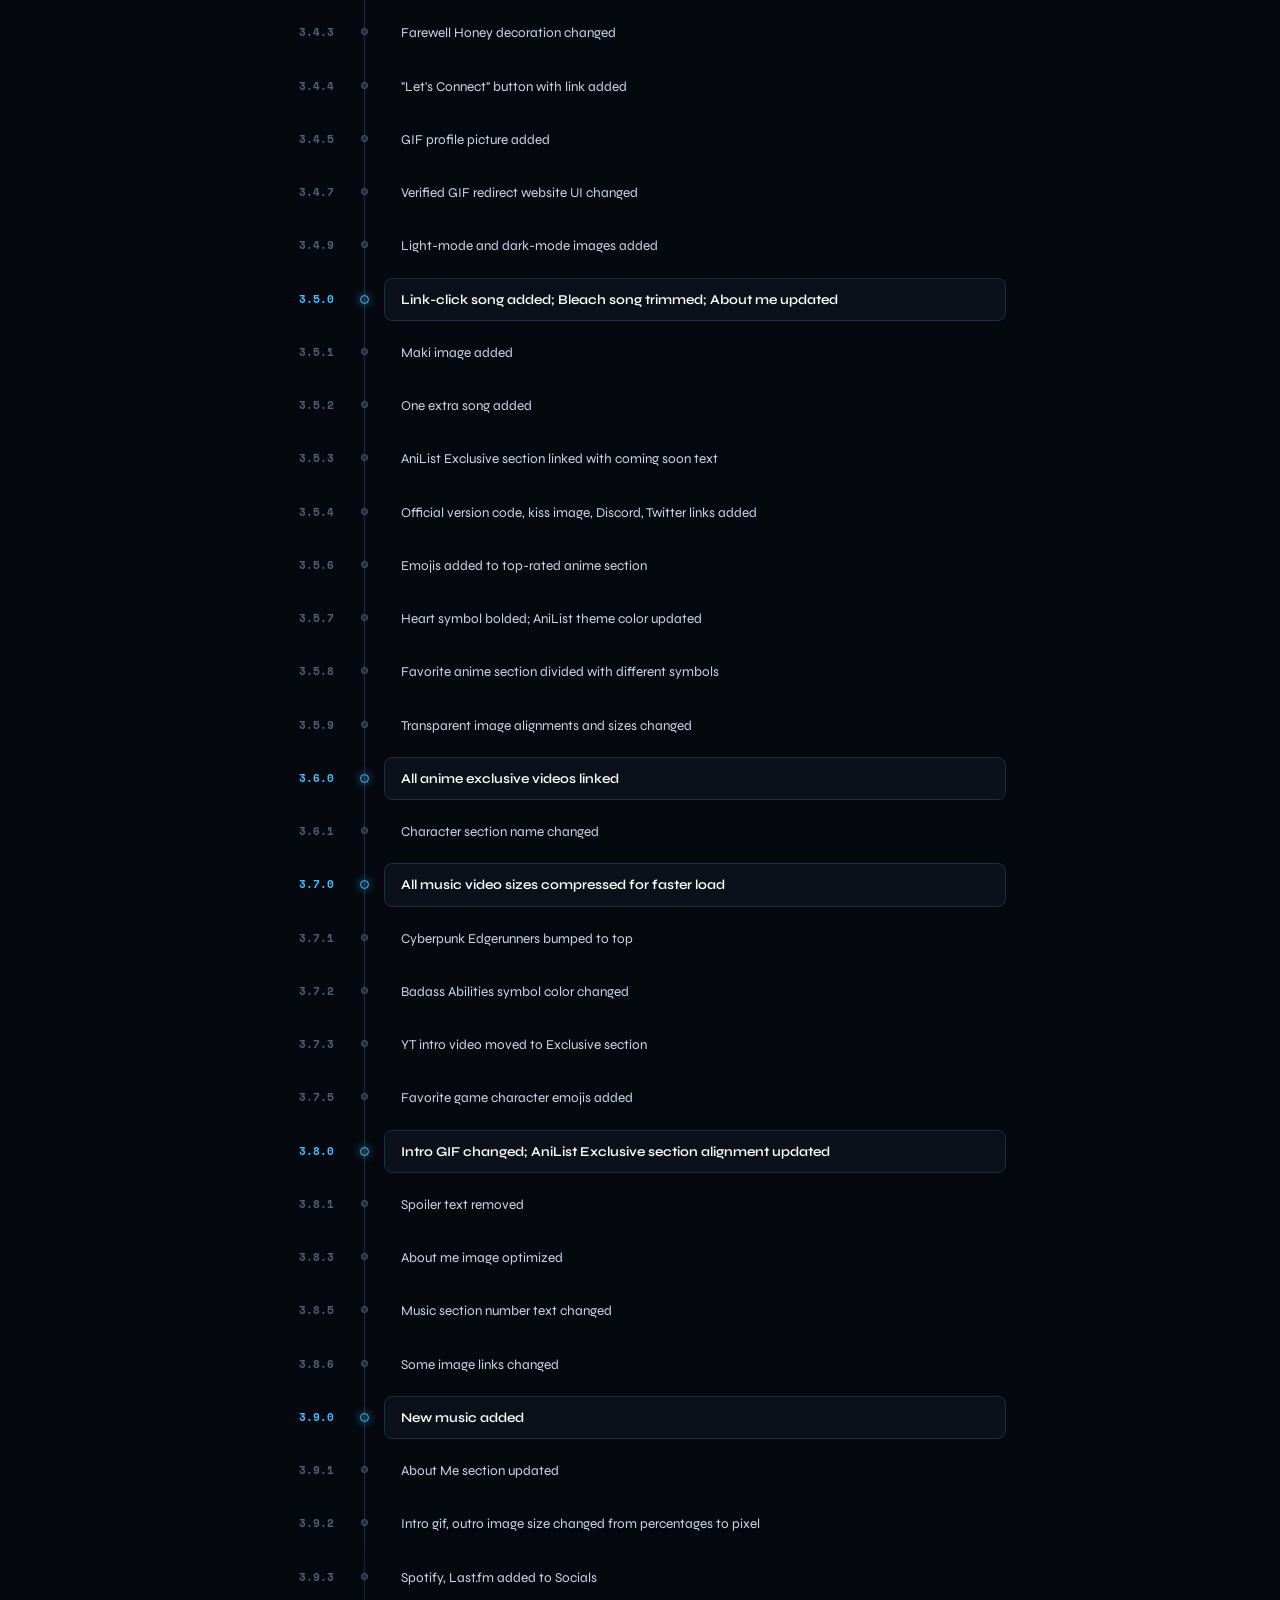
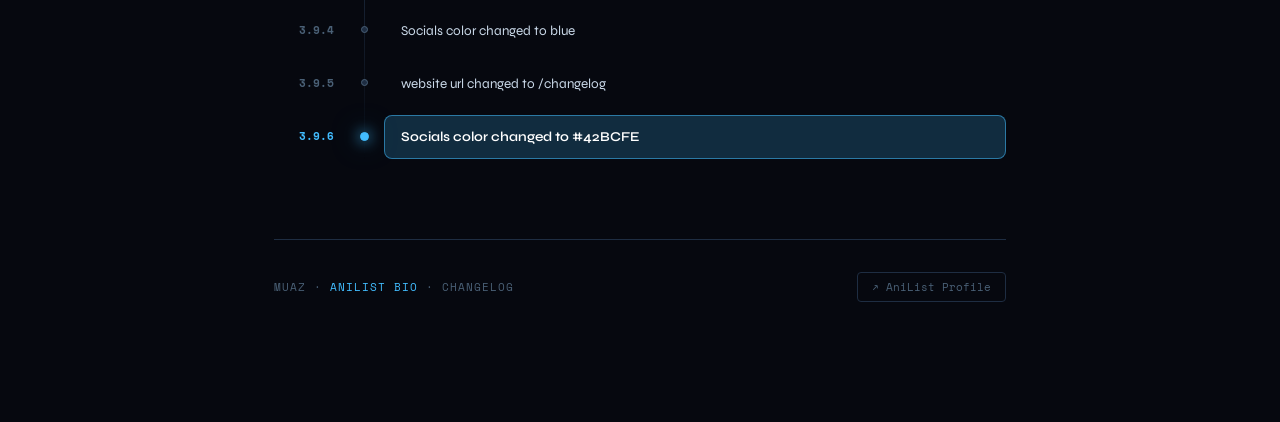
==== commit 6e8471d3: "v3.9.6" ====
--- a/changelog/index.html
+++ b/changelog/index.html
@@ -465,6 +465,7 @@
       { v: "3.9.3", text: "Spotify, Last.fm added to Socials" },
       { v: "3.9.4", text: "Socials color changed to blue" },
       { v: "3.9.5", text: "website url changed to /changelog" },
+      { v: "3.9.6", text: "Socials color changed to #42BCFE" },
     ];
 
     const isMajor = v => /^\d+\.\d+\.0$/.test(v) || /^\d+\.0$/.test(v);
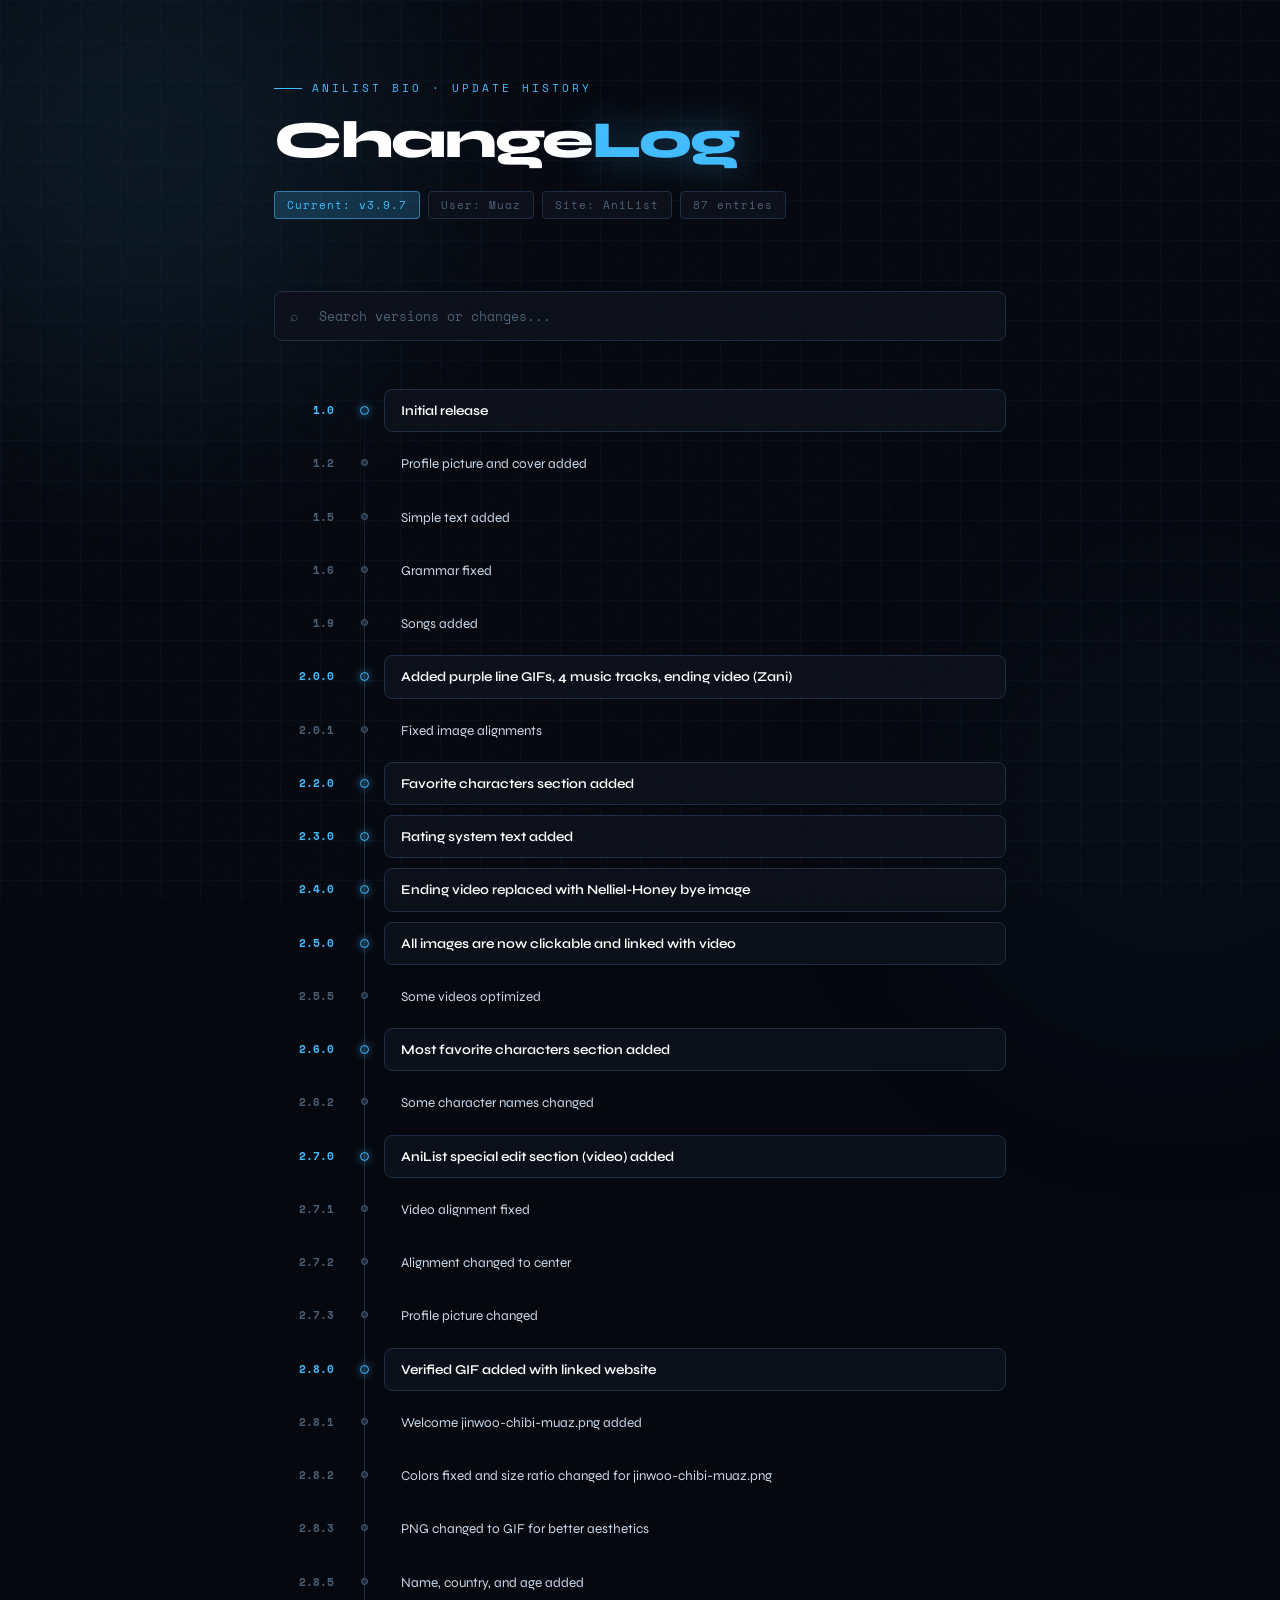
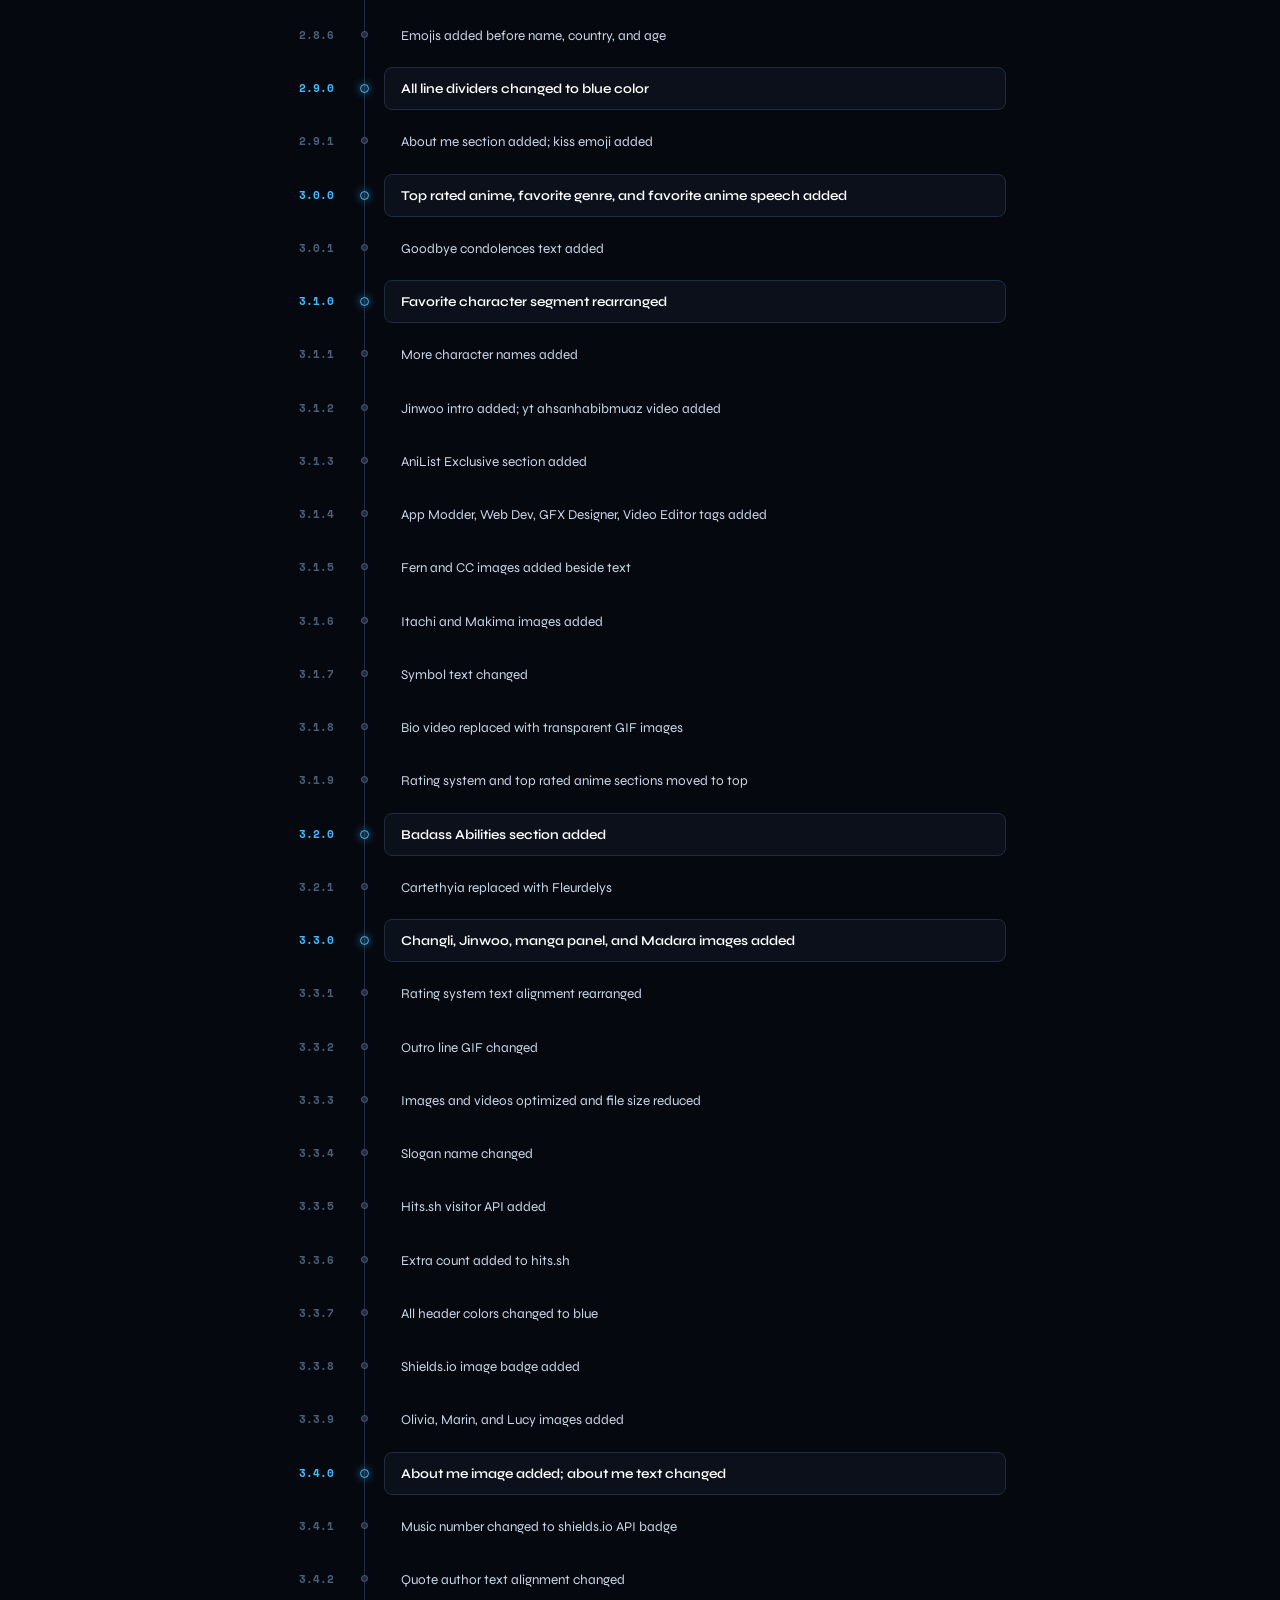
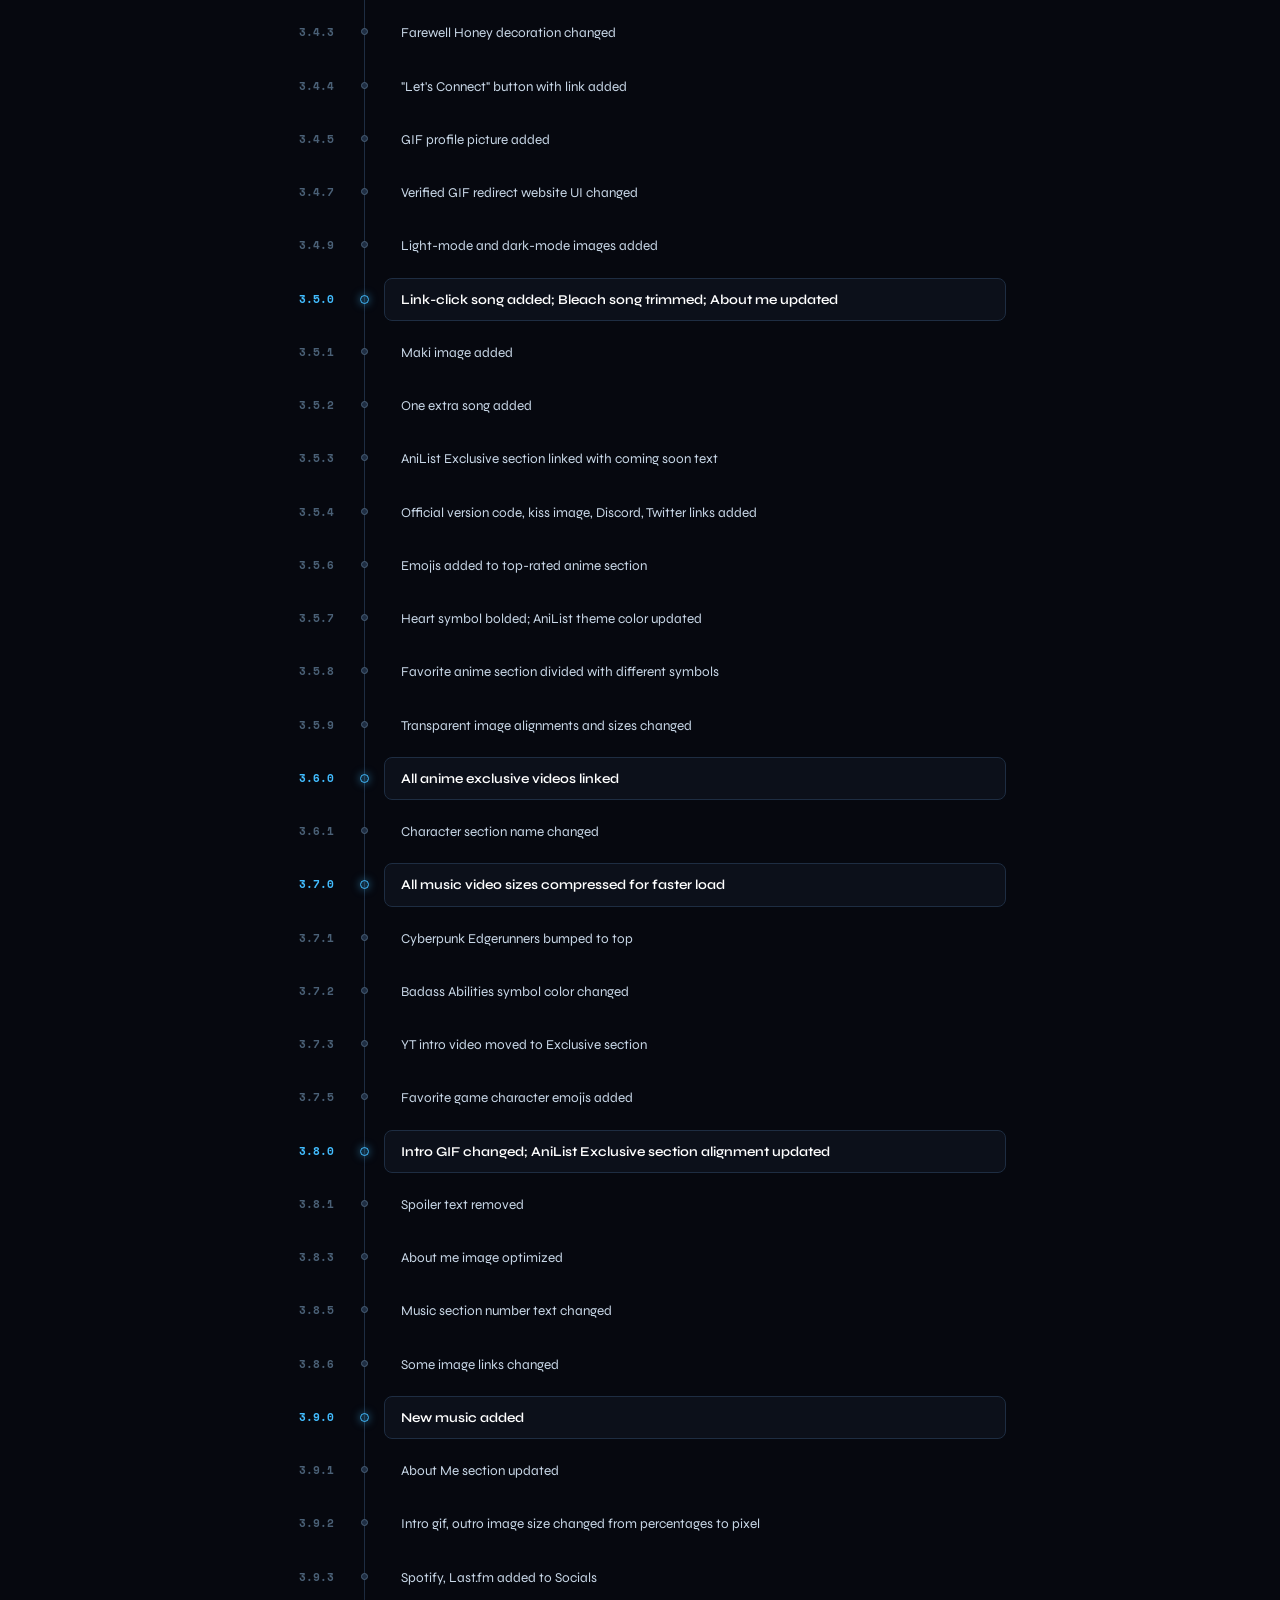
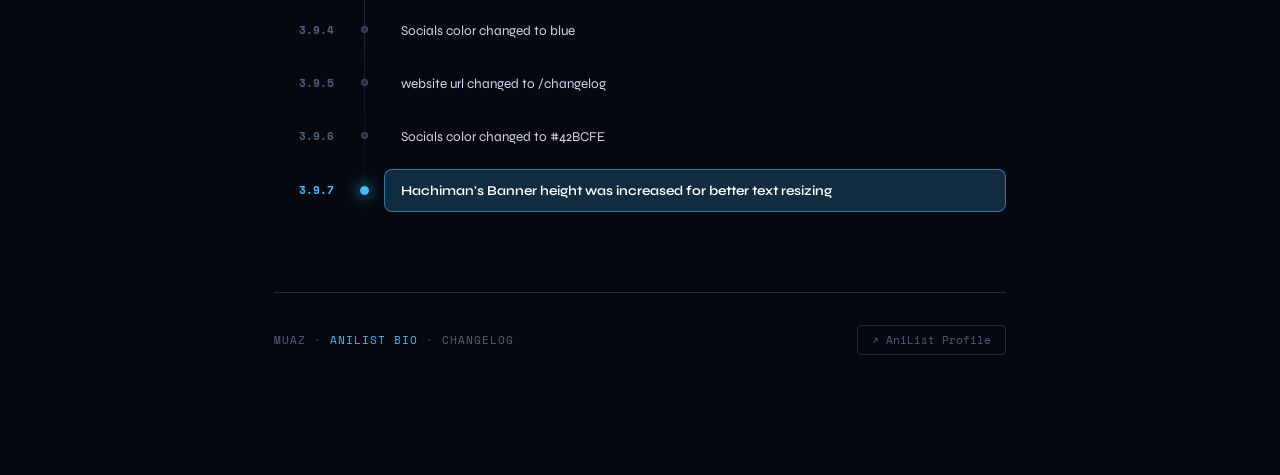
==== commit 6bbbdbef: "v3.9.7" ====
--- a/changelog/index.html
+++ b/changelog/index.html
@@ -466,6 +466,7 @@
       { v: "3.9.4", text: "Socials color changed to blue" },
       { v: "3.9.5", text: "website url changed to /changelog" },
       { v: "3.9.6", text: "Socials color changed to #42BCFE" },
+      { v: "3.9.7", text: "Hachiman's Banner height was increased for better text resizing" },
     ];
 
     const isMajor = v => /^\d+\.\d+\.0$/.test(v) || /^\d+\.0$/.test(v);
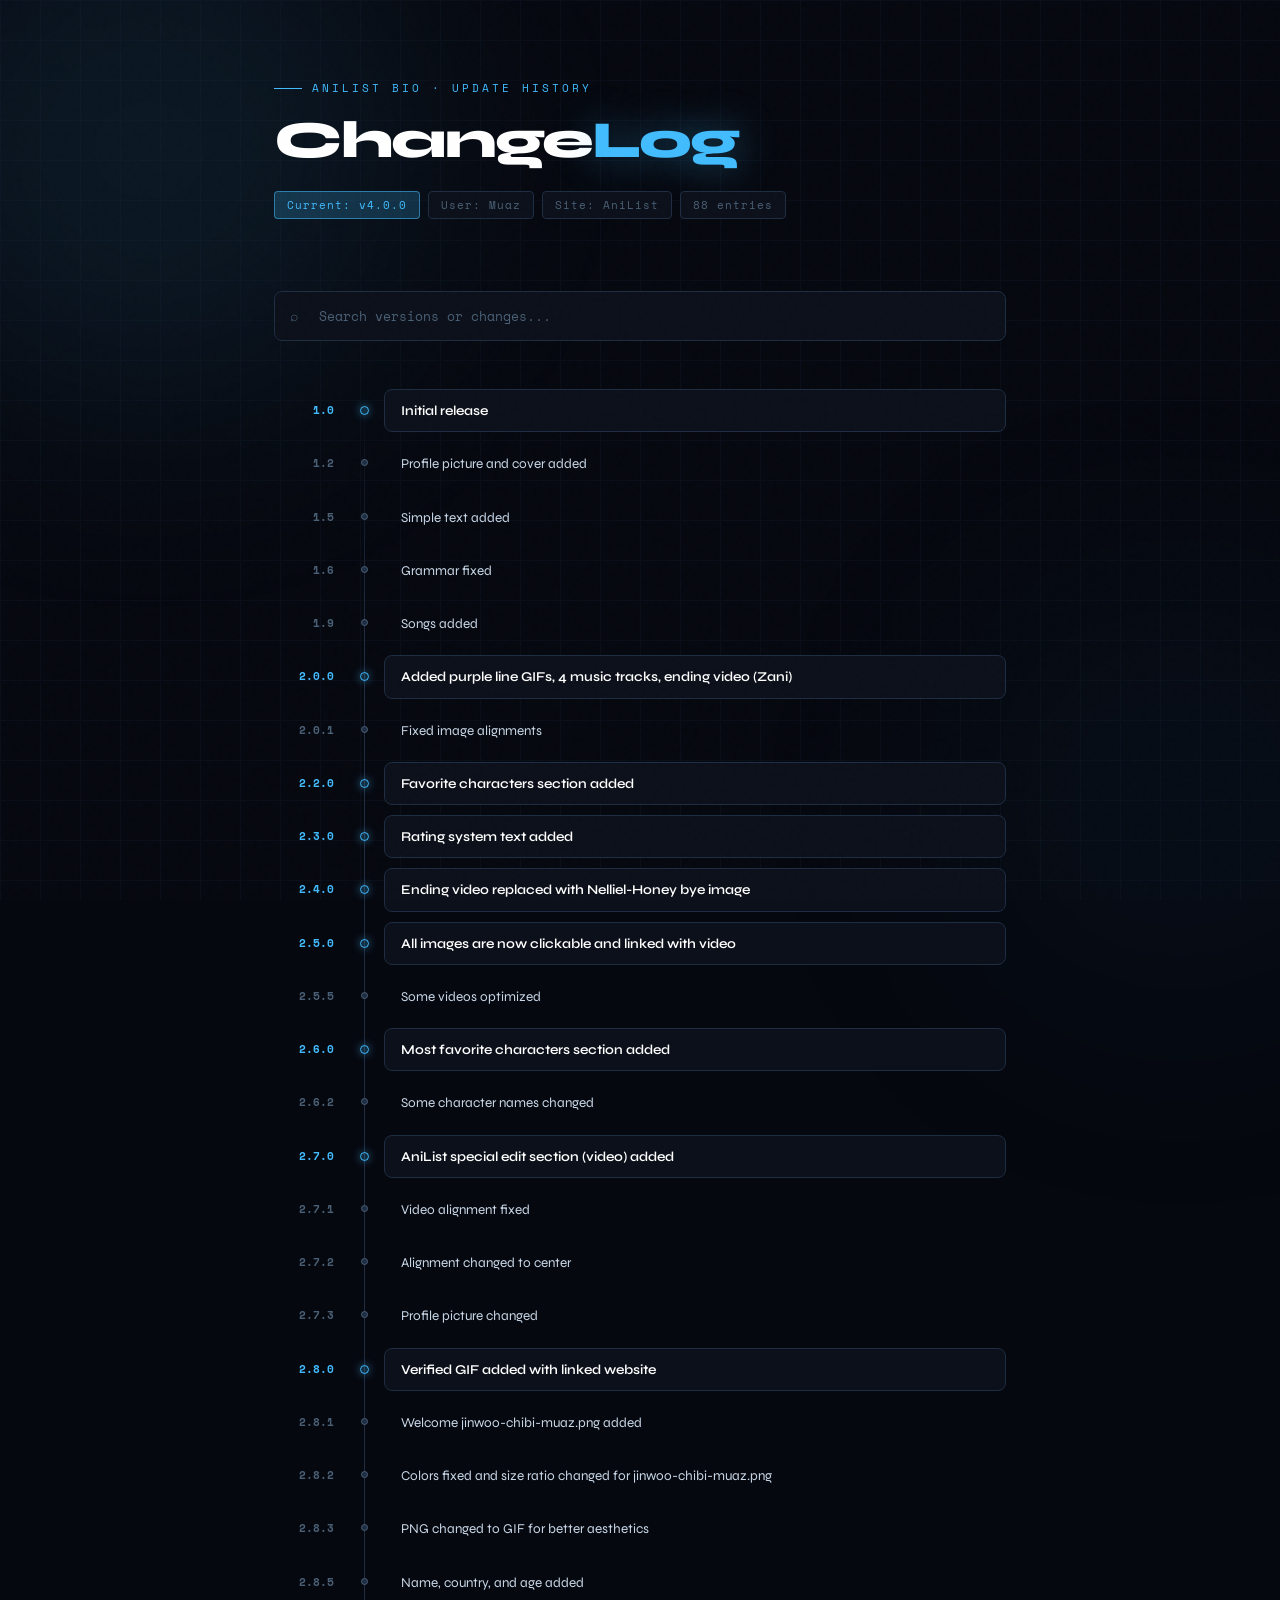
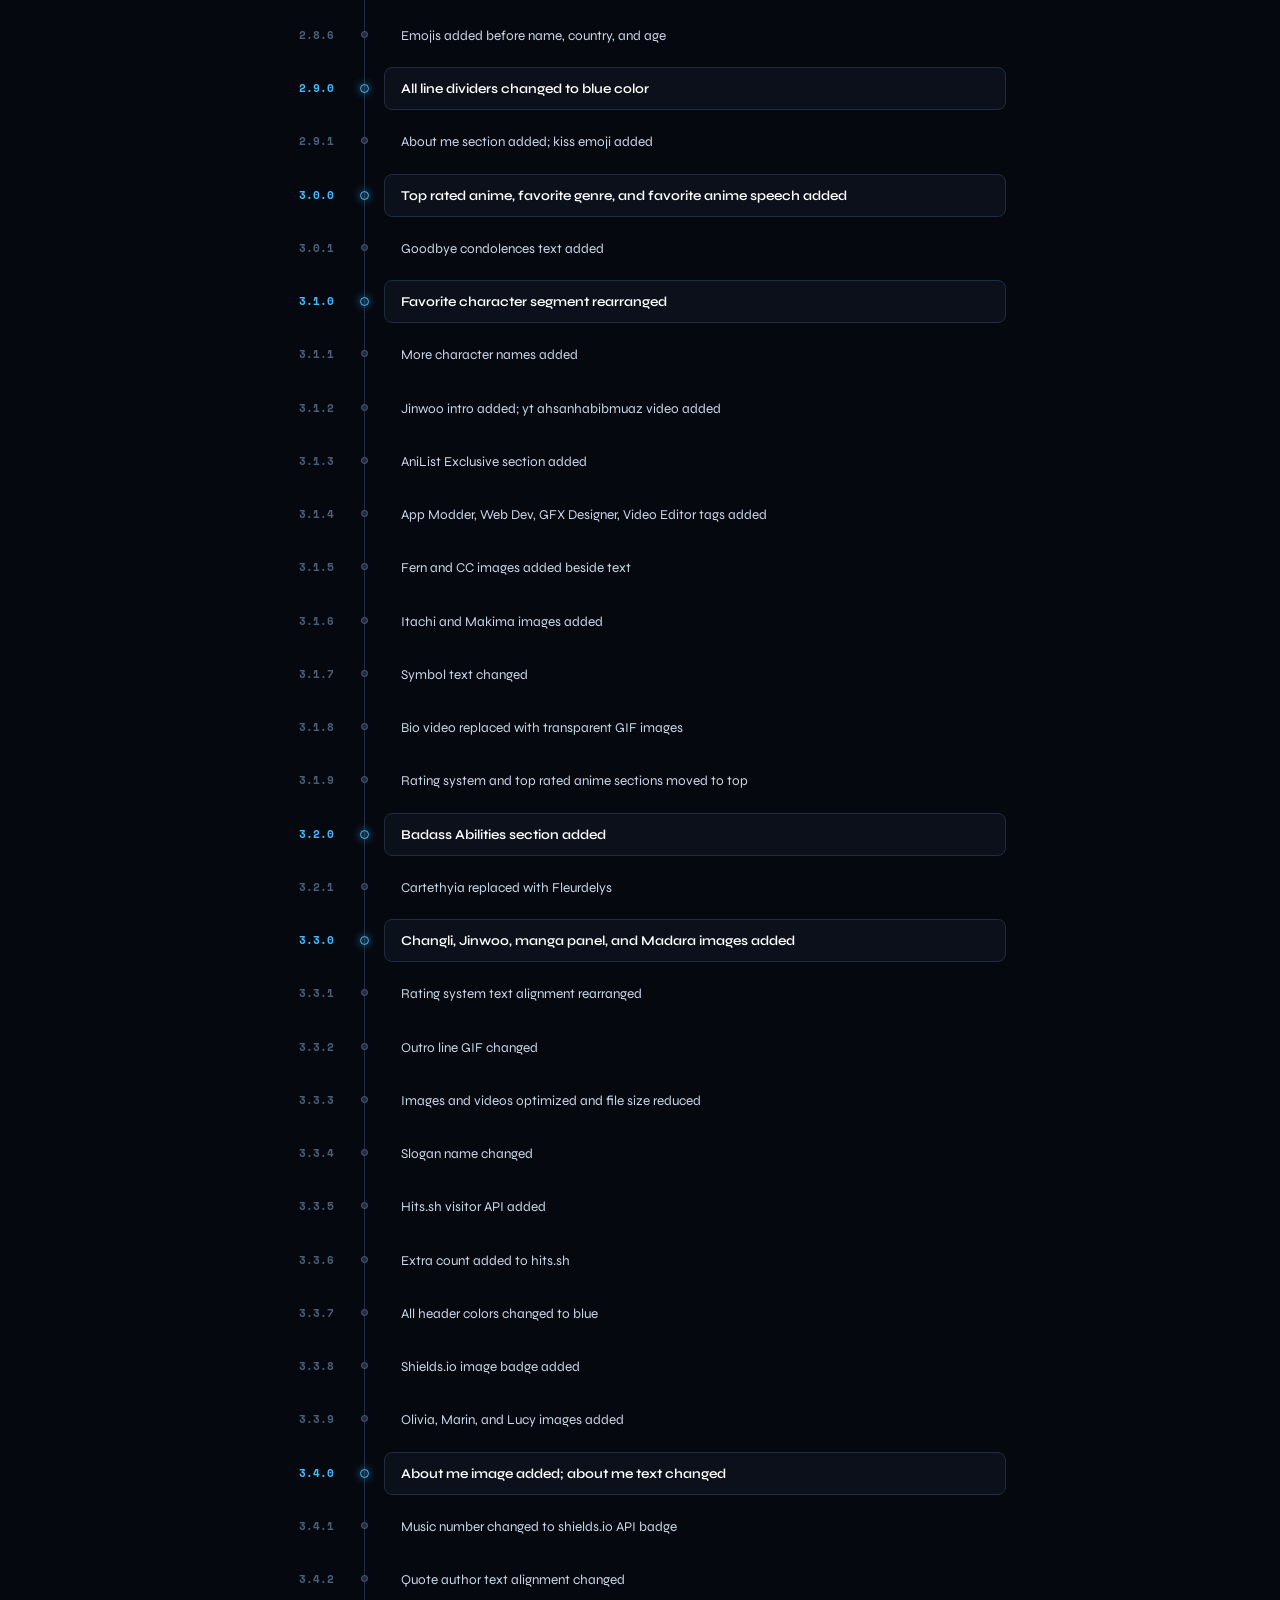
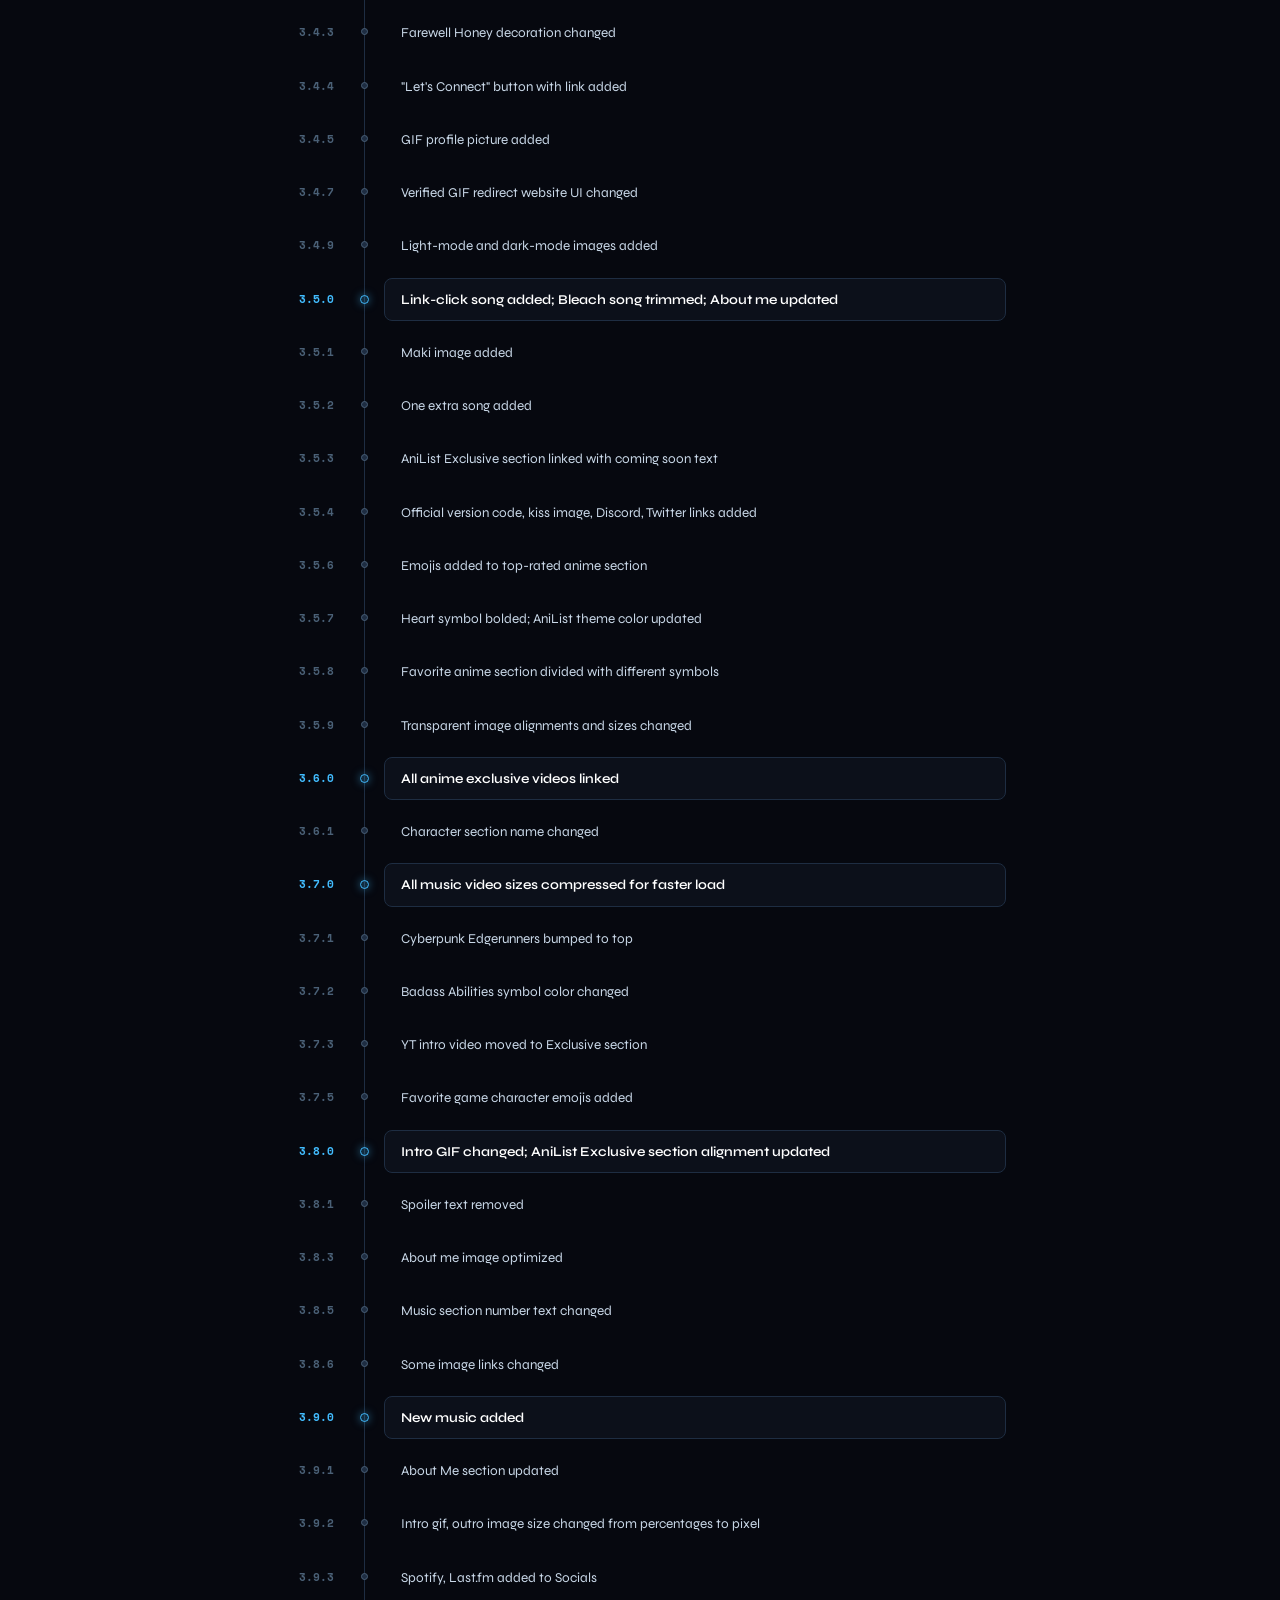
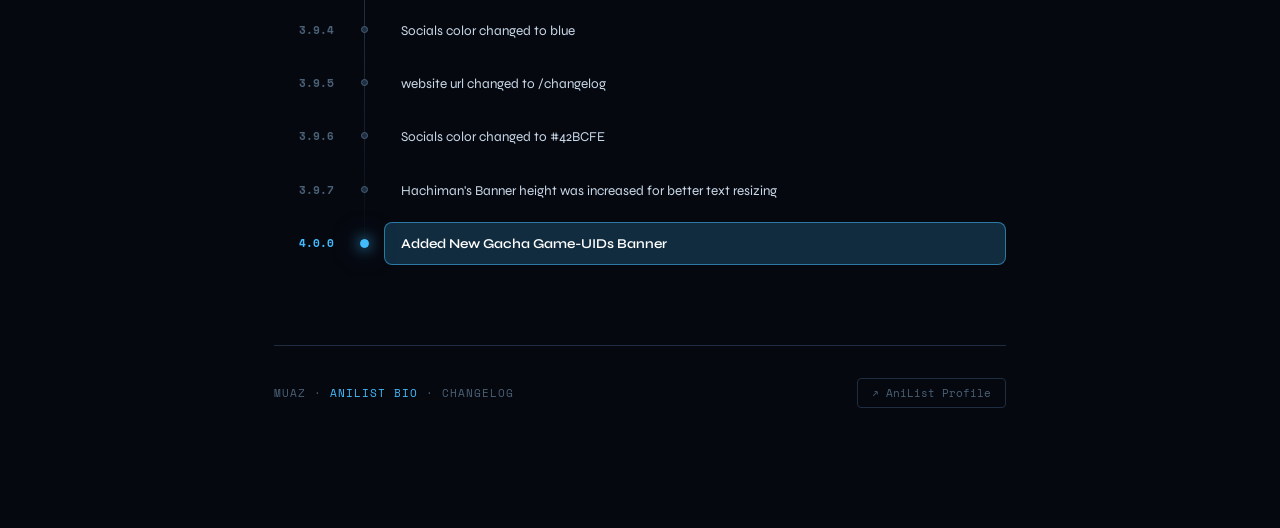
==== commit e91ea651: "v4.0.0" ====
--- a/changelog/index.html
+++ b/changelog/index.html
@@ -467,6 +467,7 @@
       { v: "3.9.5", text: "website url changed to /changelog" },
       { v: "3.9.6", text: "Socials color changed to #42BCFE" },
       { v: "3.9.7", text: "Hachiman's Banner height was increased for better text resizing" },
+      { v: "4.0.0", text: "Added New Gacha Game-UIDs Banner" },
     ];
 
     const isMajor = v => /^\d+\.\d+\.0$/.test(v) || /^\d+\.0$/.test(v);
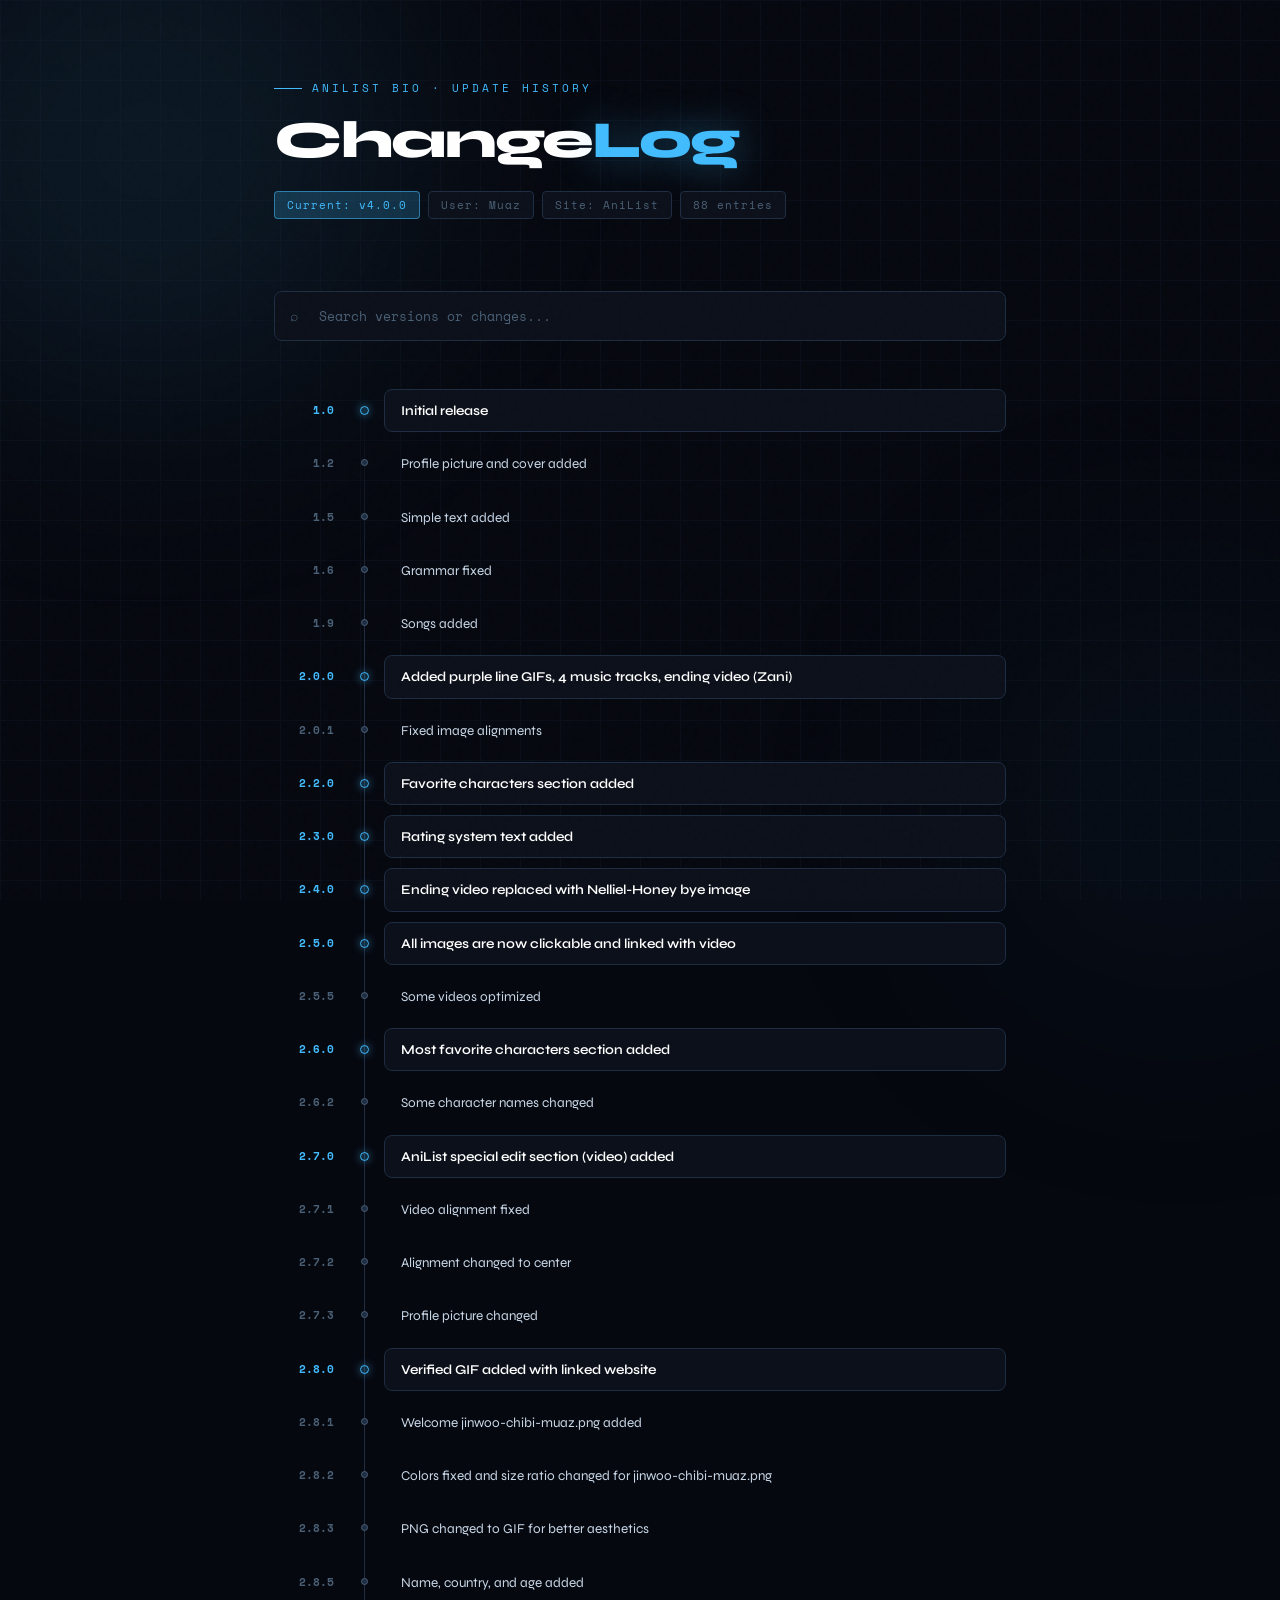
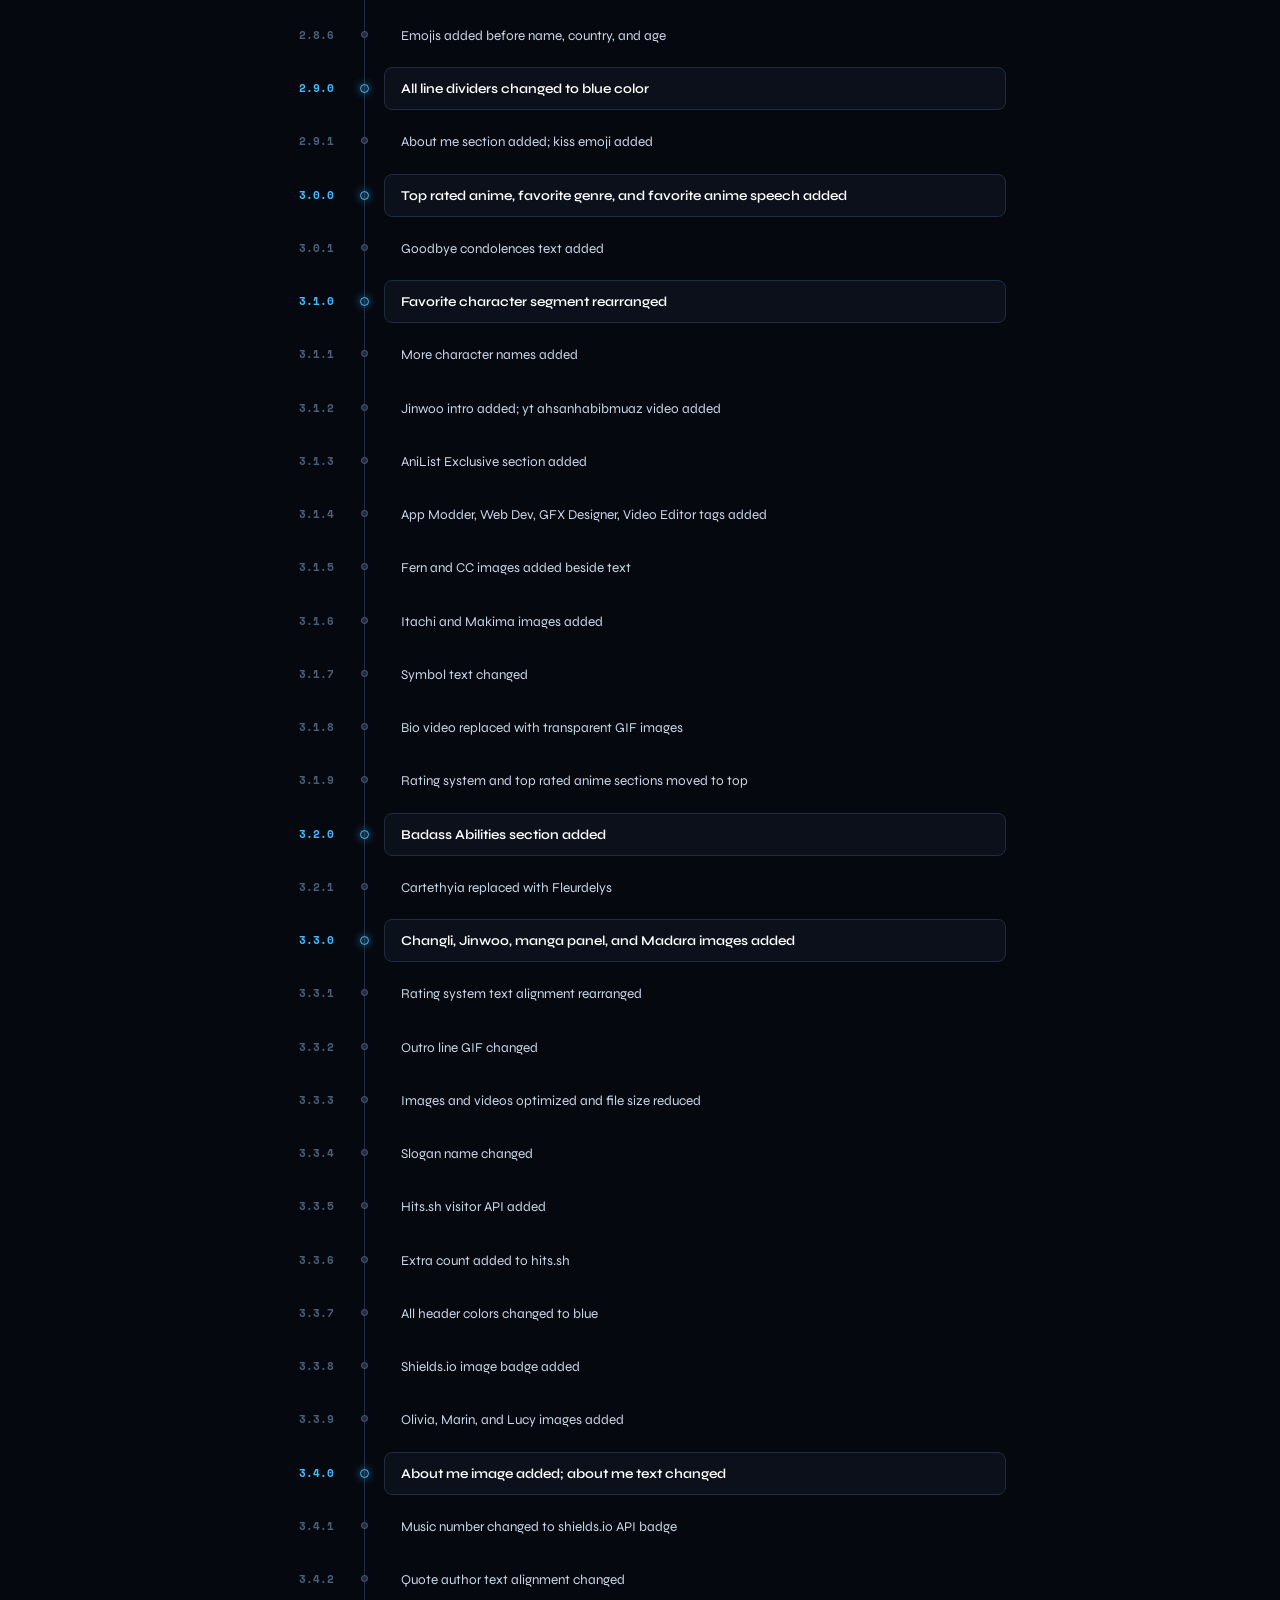
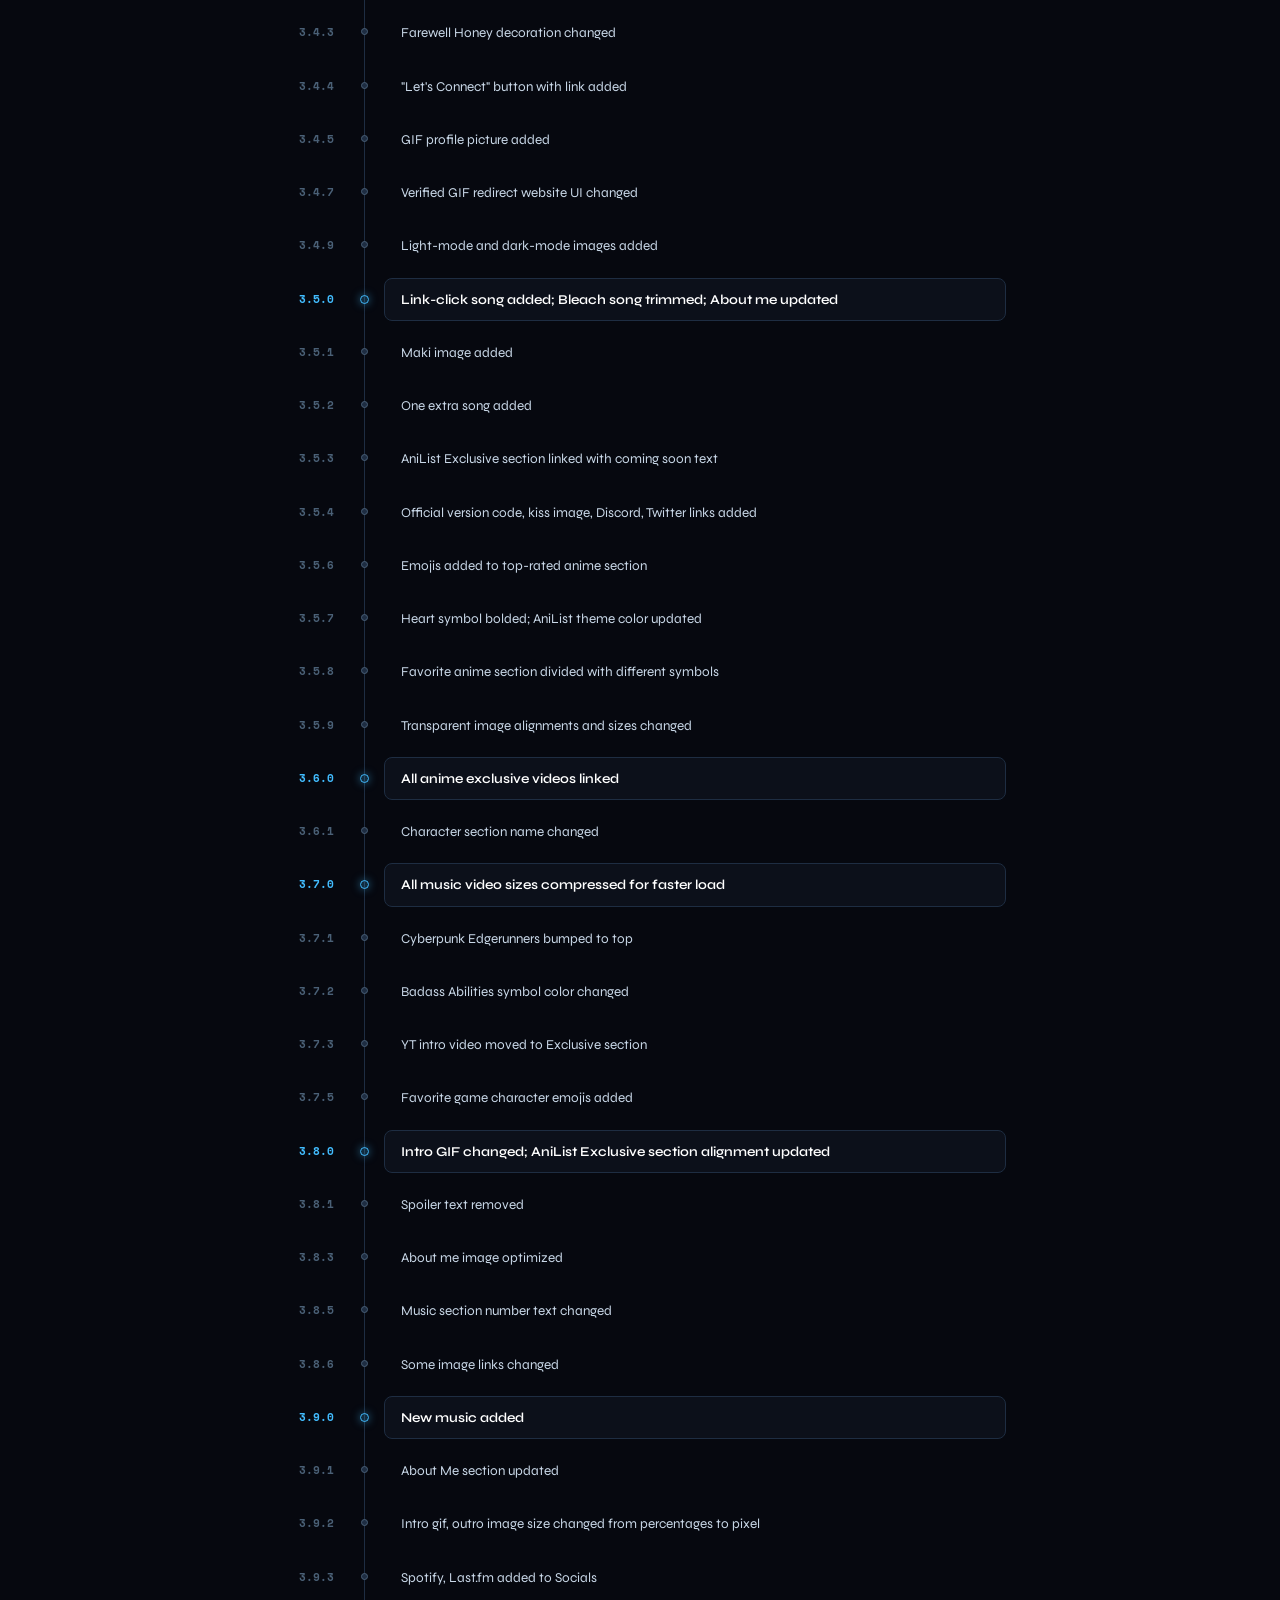
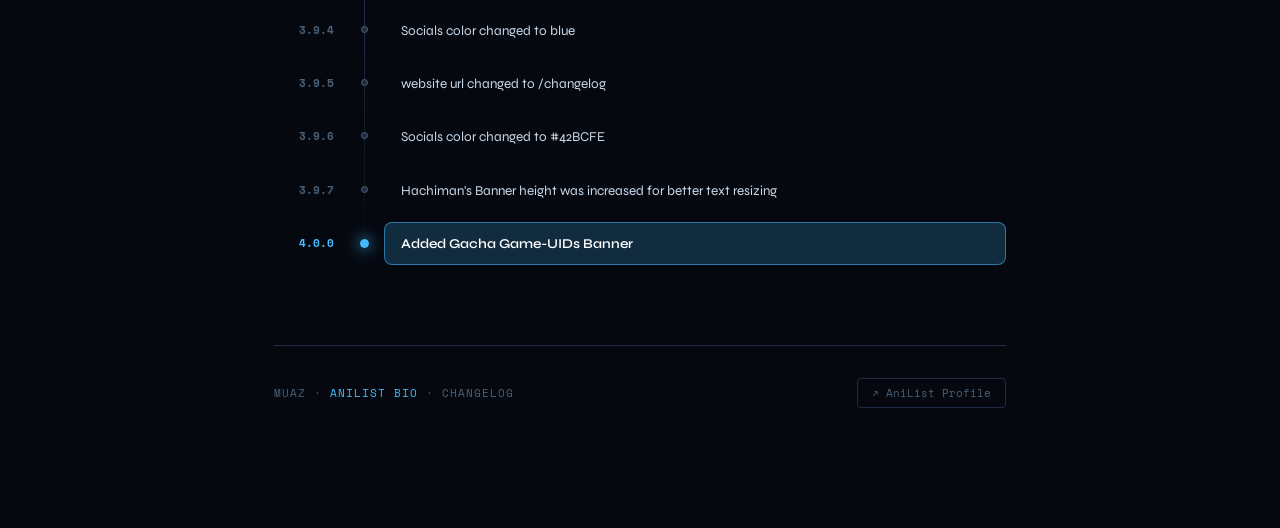
==== commit 40723cb1: "Update index.html" ====
--- a/changelog/index.html
+++ b/changelog/index.html
@@ -467,7 +467,7 @@
       { v: "3.9.5", text: "website url changed to /changelog" },
       { v: "3.9.6", text: "Socials color changed to #42BCFE" },
       { v: "3.9.7", text: "Hachiman's Banner height was increased for better text resizing" },
-      { v: "4.0.0", text: "Added New Gacha Game-UIDs Banner" },
+      { v: "4.0.0", text: "Added Gacha Game-UIDs Banner" },
     ];
 
     const isMajor = v => /^\d+\.\d+\.0$/.test(v) || /^\d+\.0$/.test(v);
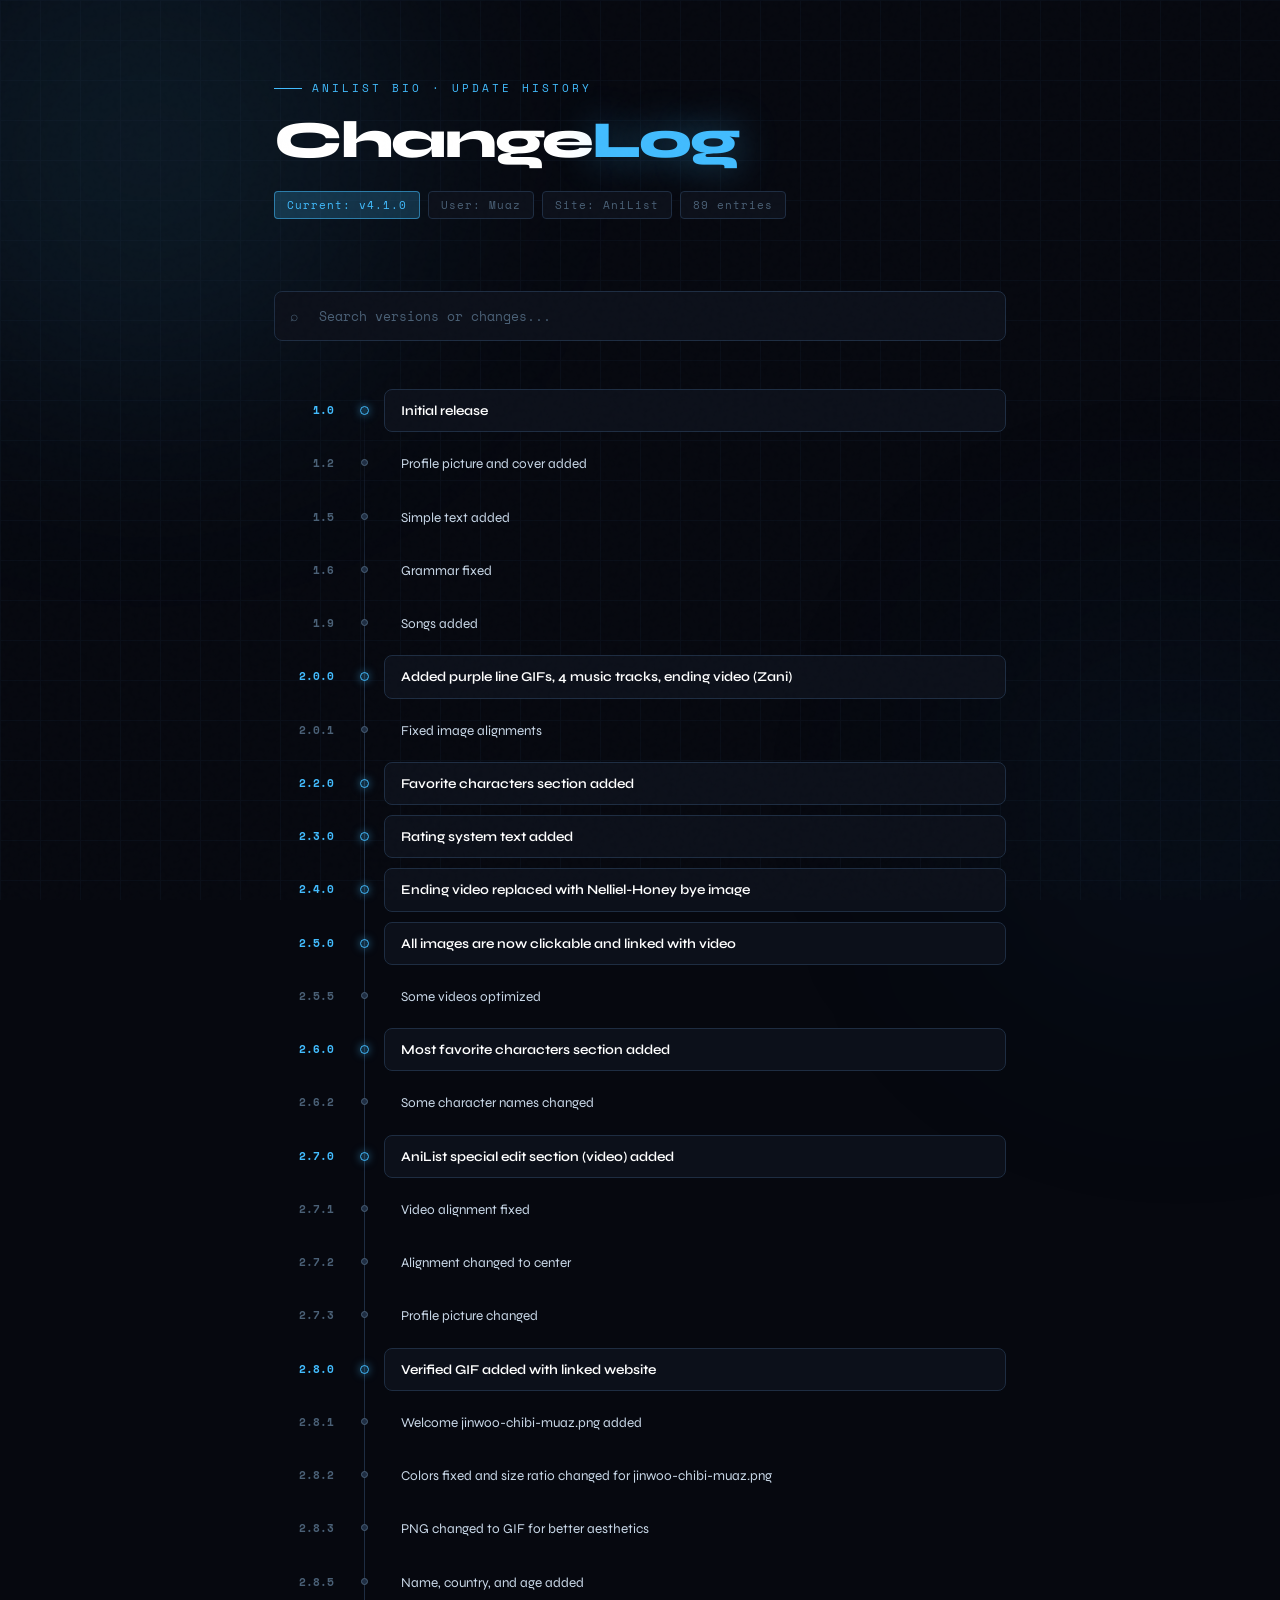
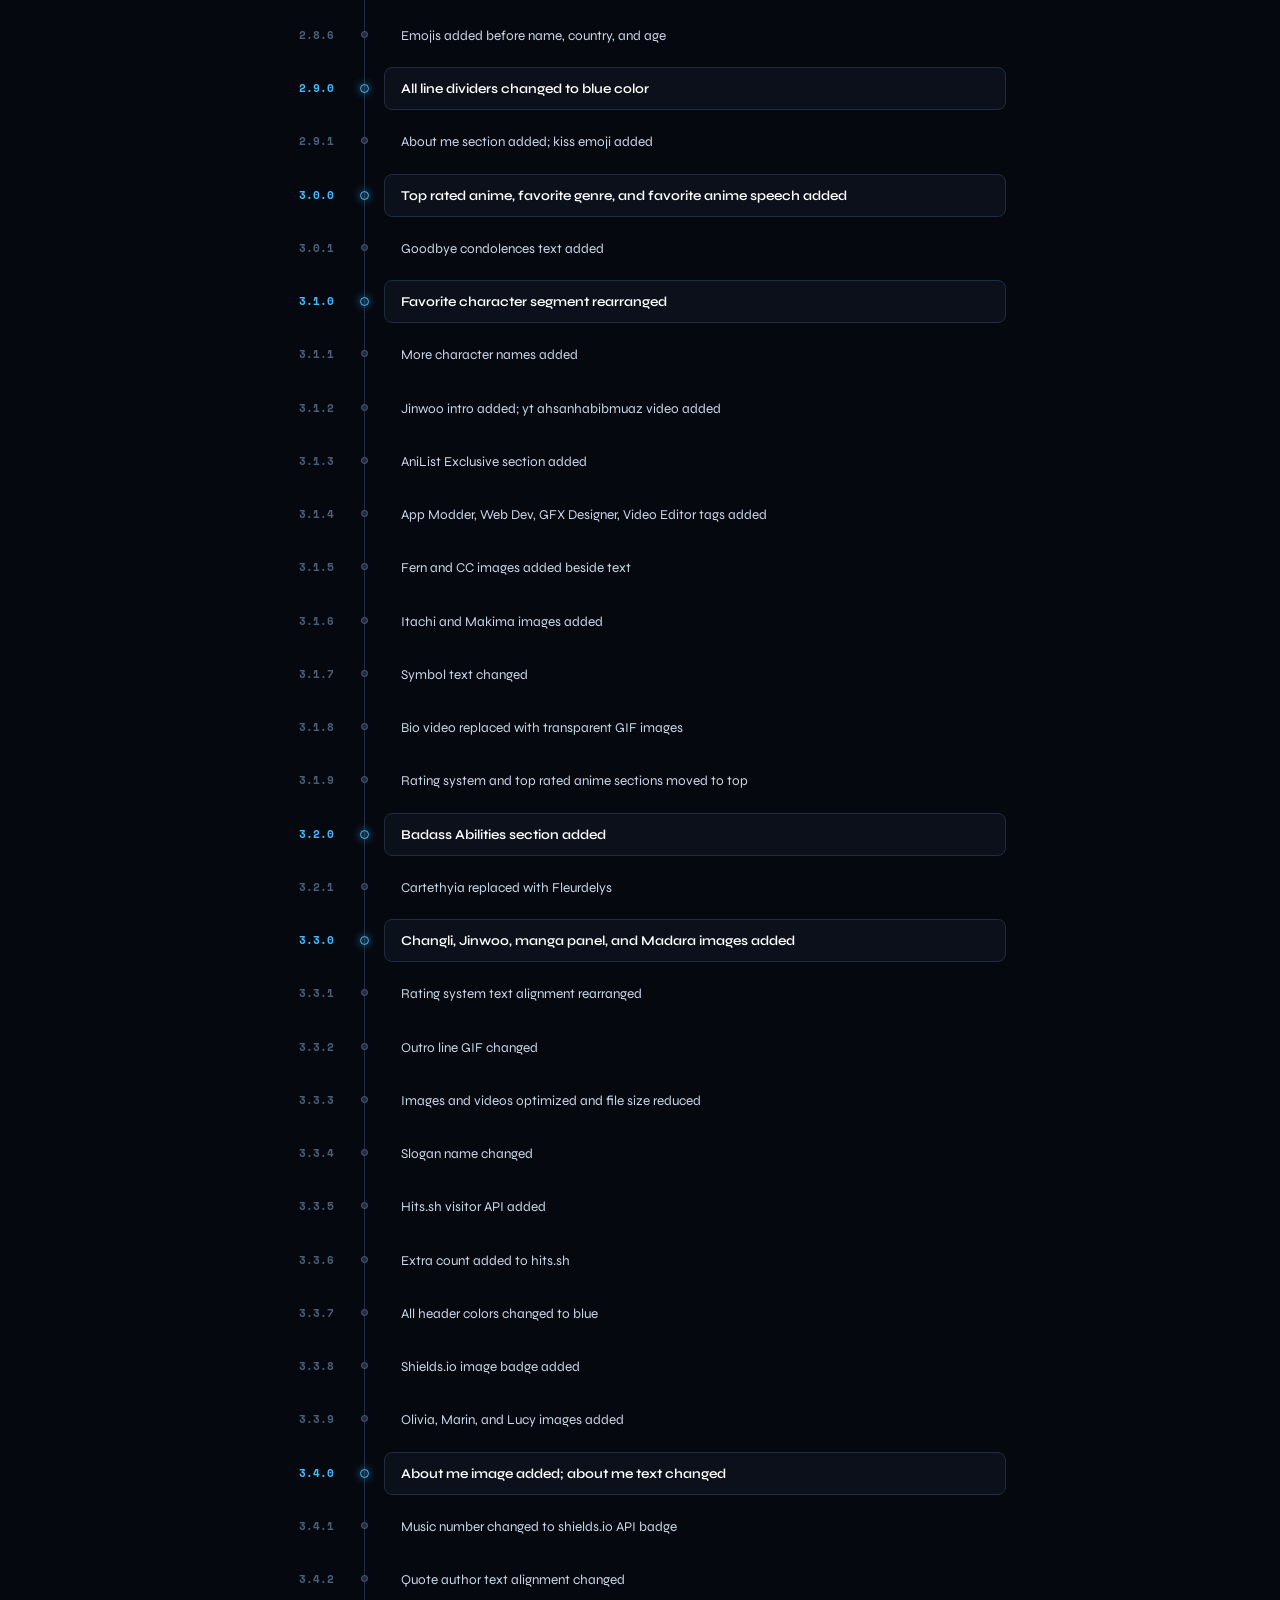
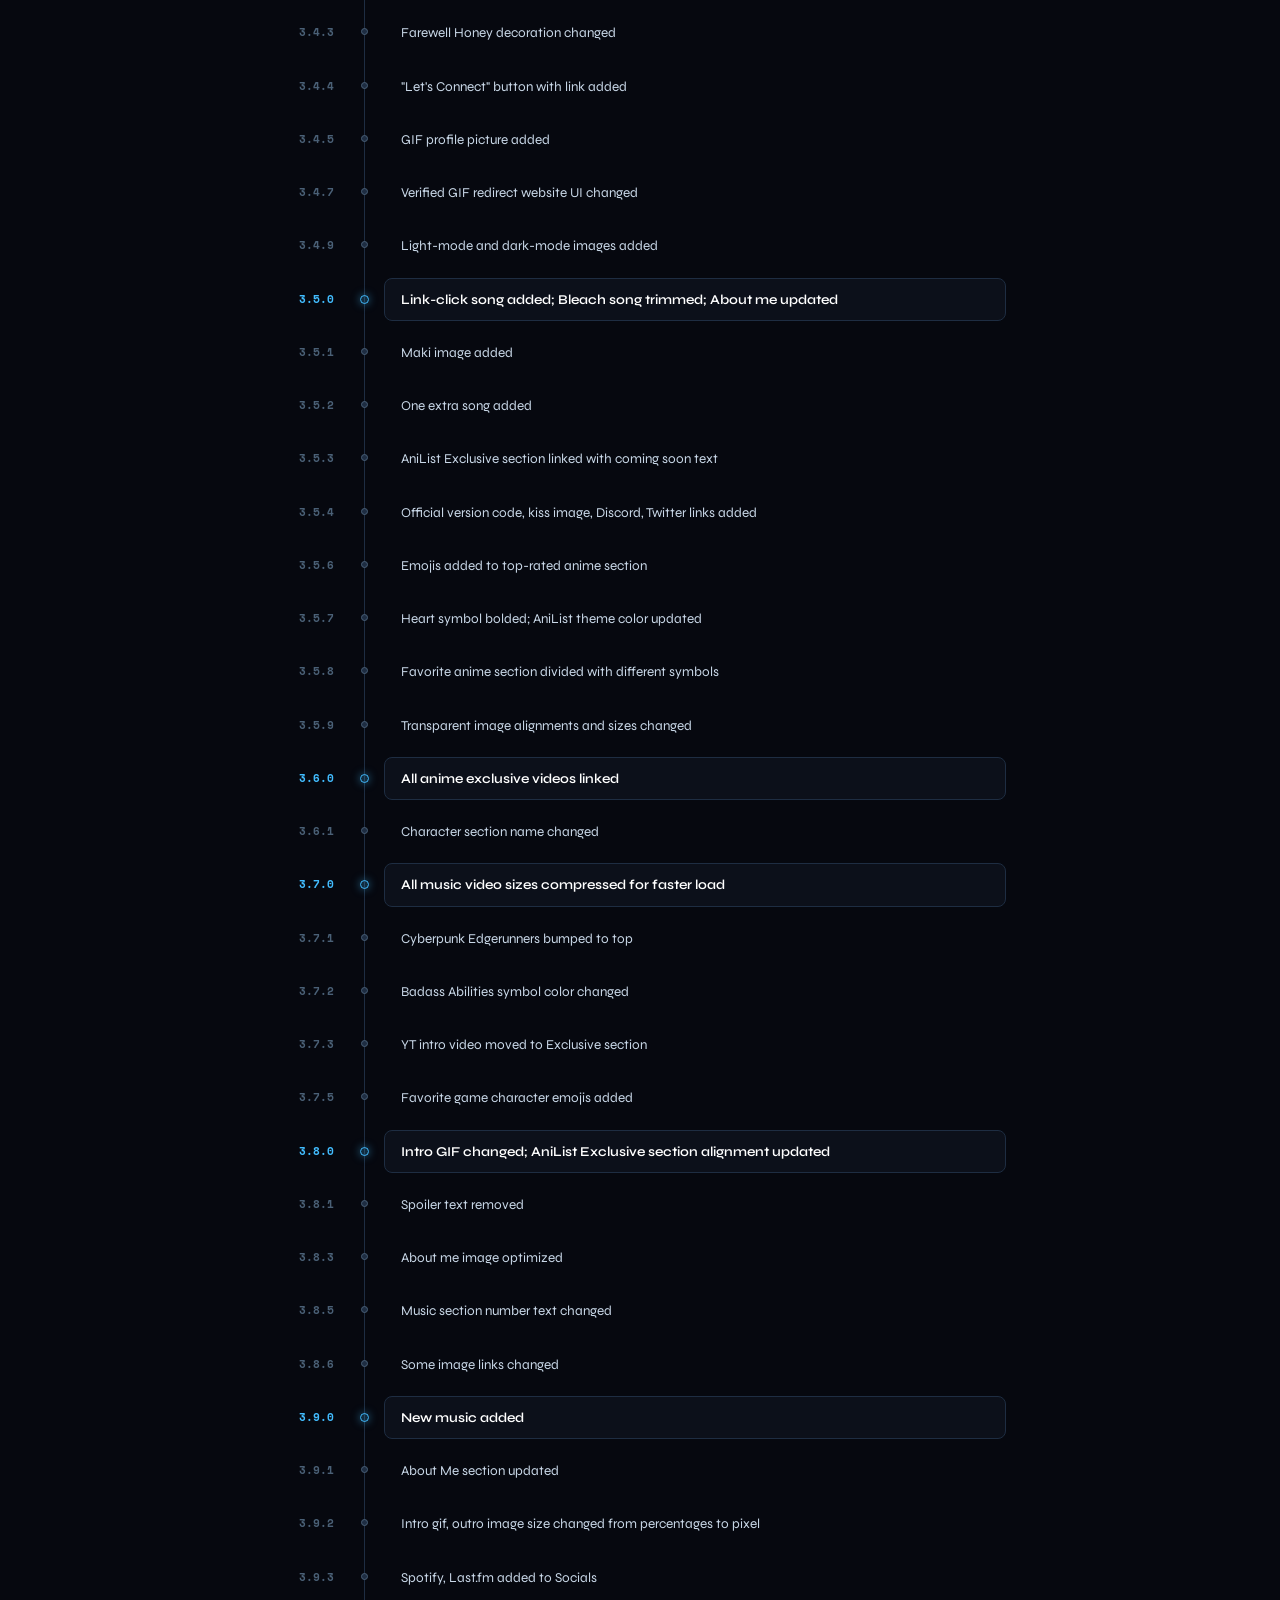
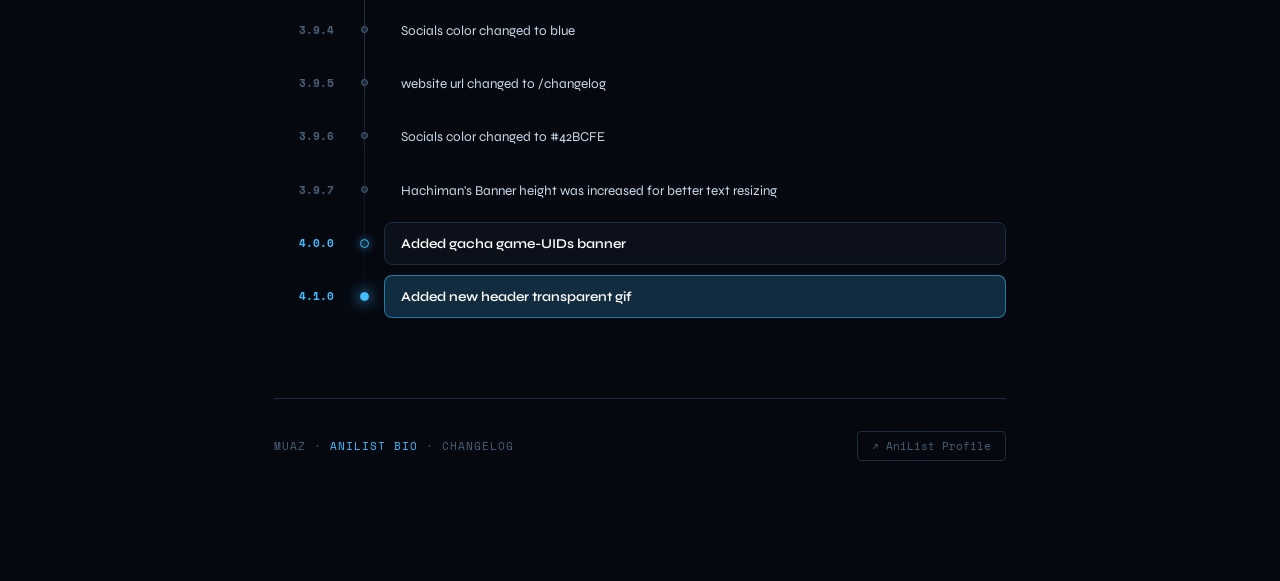
==== commit dbd9bf89: "Update index.html" ====
--- a/changelog/index.html
+++ b/changelog/index.html
@@ -467,7 +467,8 @@
       { v: "3.9.5", text: "website url changed to /changelog" },
       { v: "3.9.6", text: "Socials color changed to #42BCFE" },
       { v: "3.9.7", text: "Hachiman's Banner height was increased for better text resizing" },
-      { v: "4.0.0", text: "Added Gacha Game-UIDs Banner" },
+      { v: "4.0.0", text: "Added gacha game-UIDs banner" },
+      { v: "4.1.0", text: "Added new header transparent gif" },
     ];
 
     const isMajor = v => /^\d+\.\d+\.0$/.test(v) || /^\d+\.0$/.test(v);
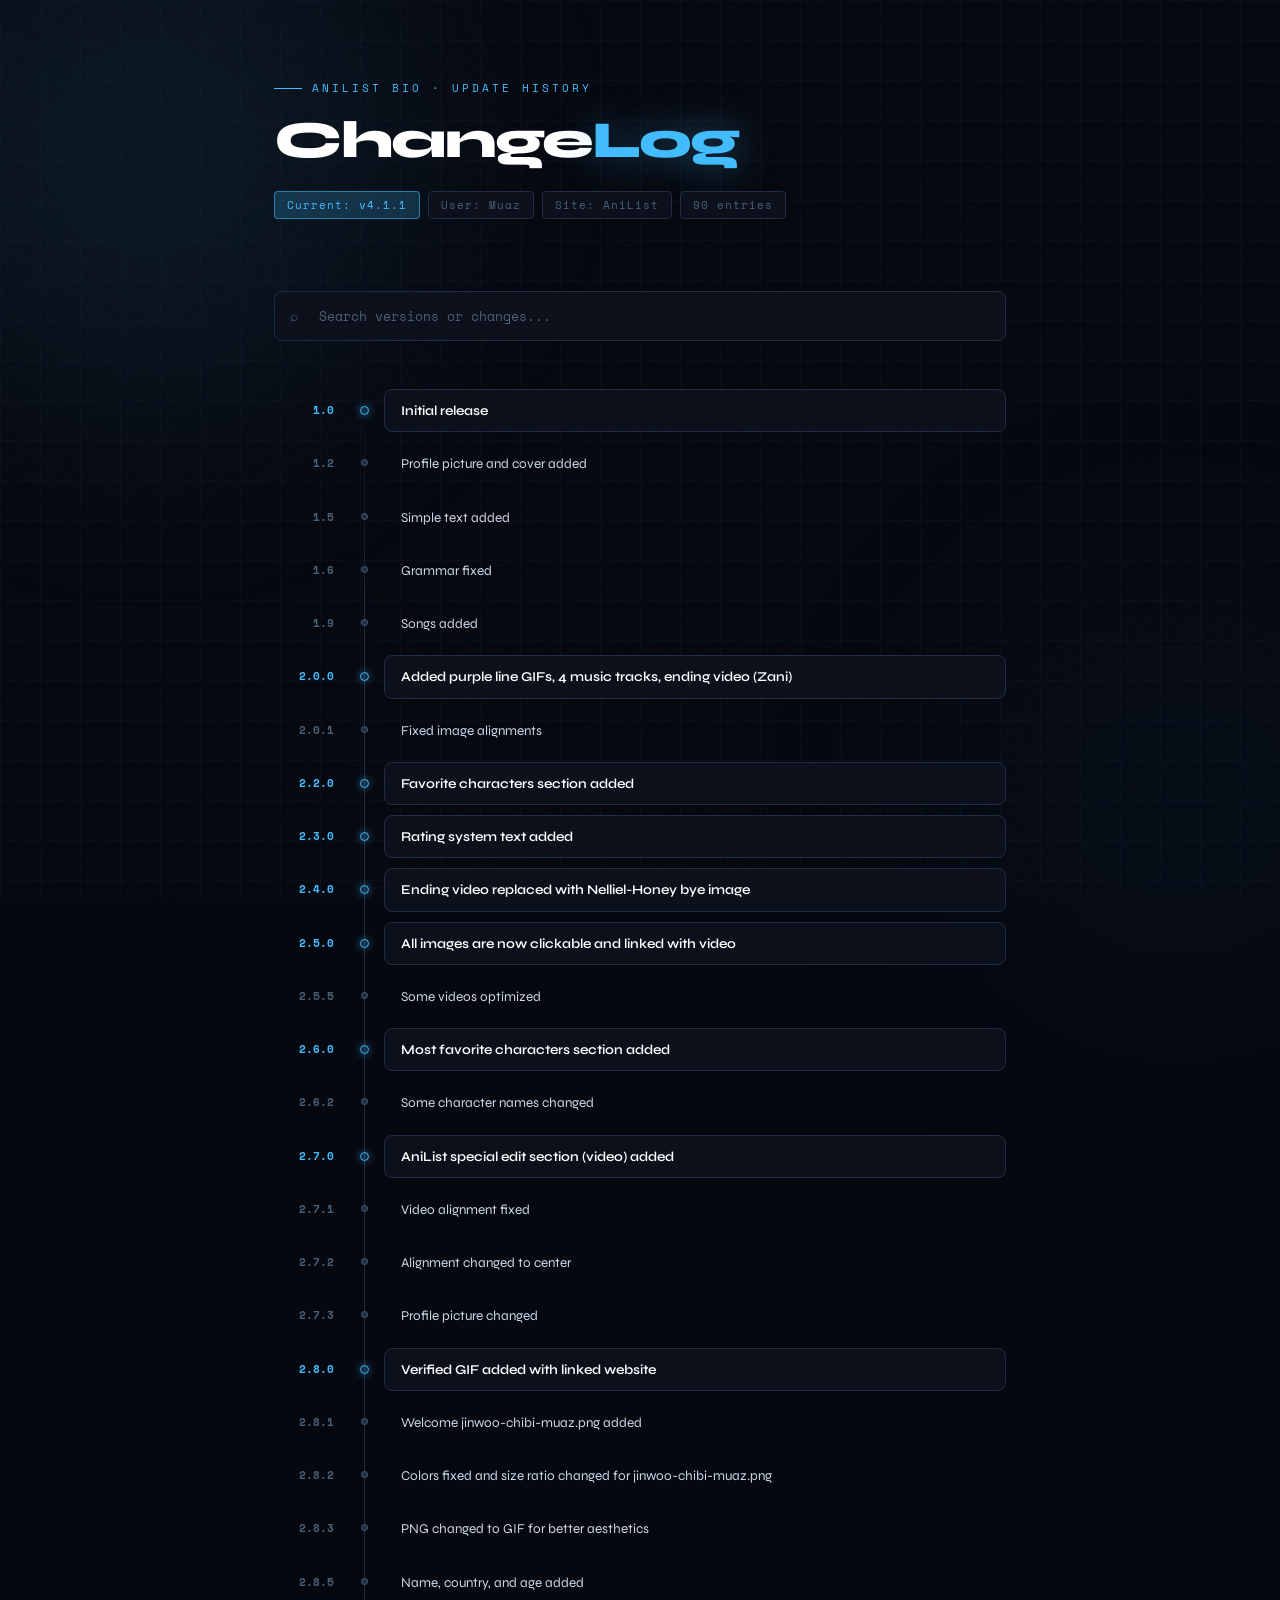
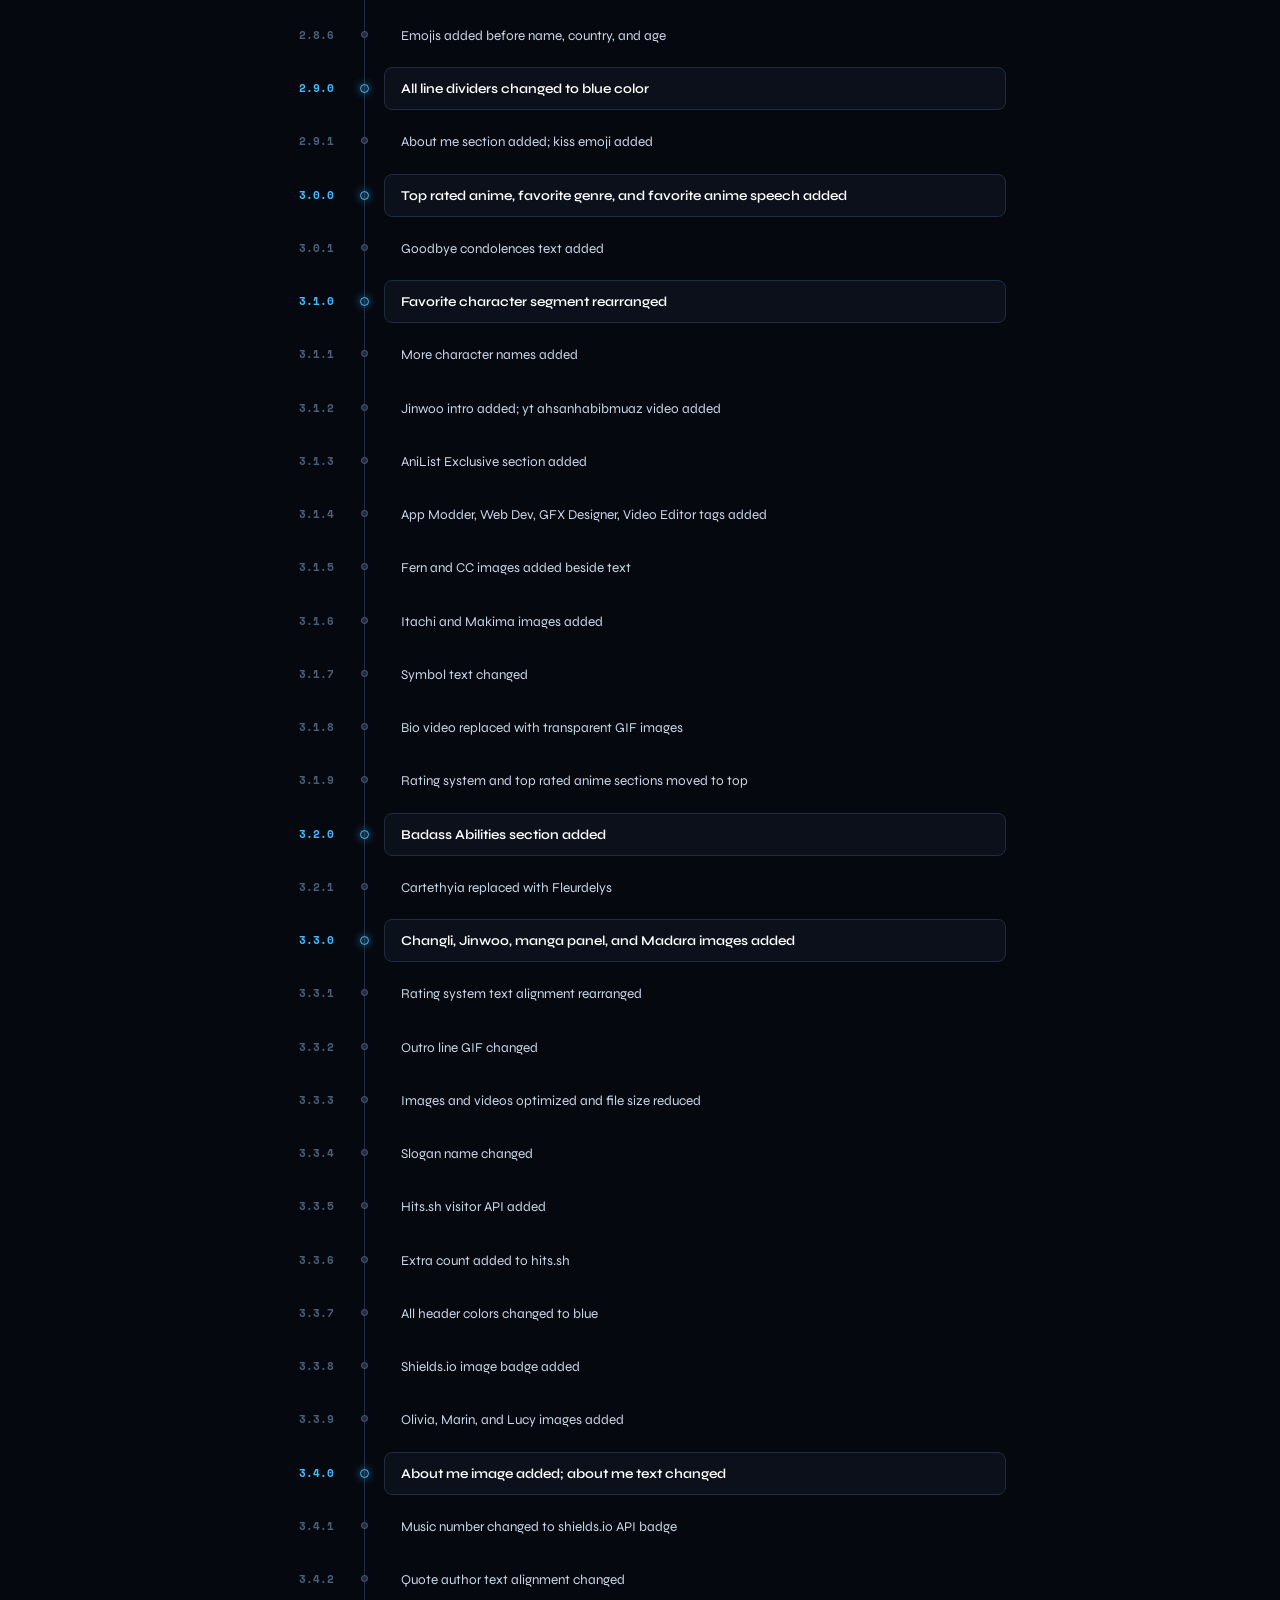
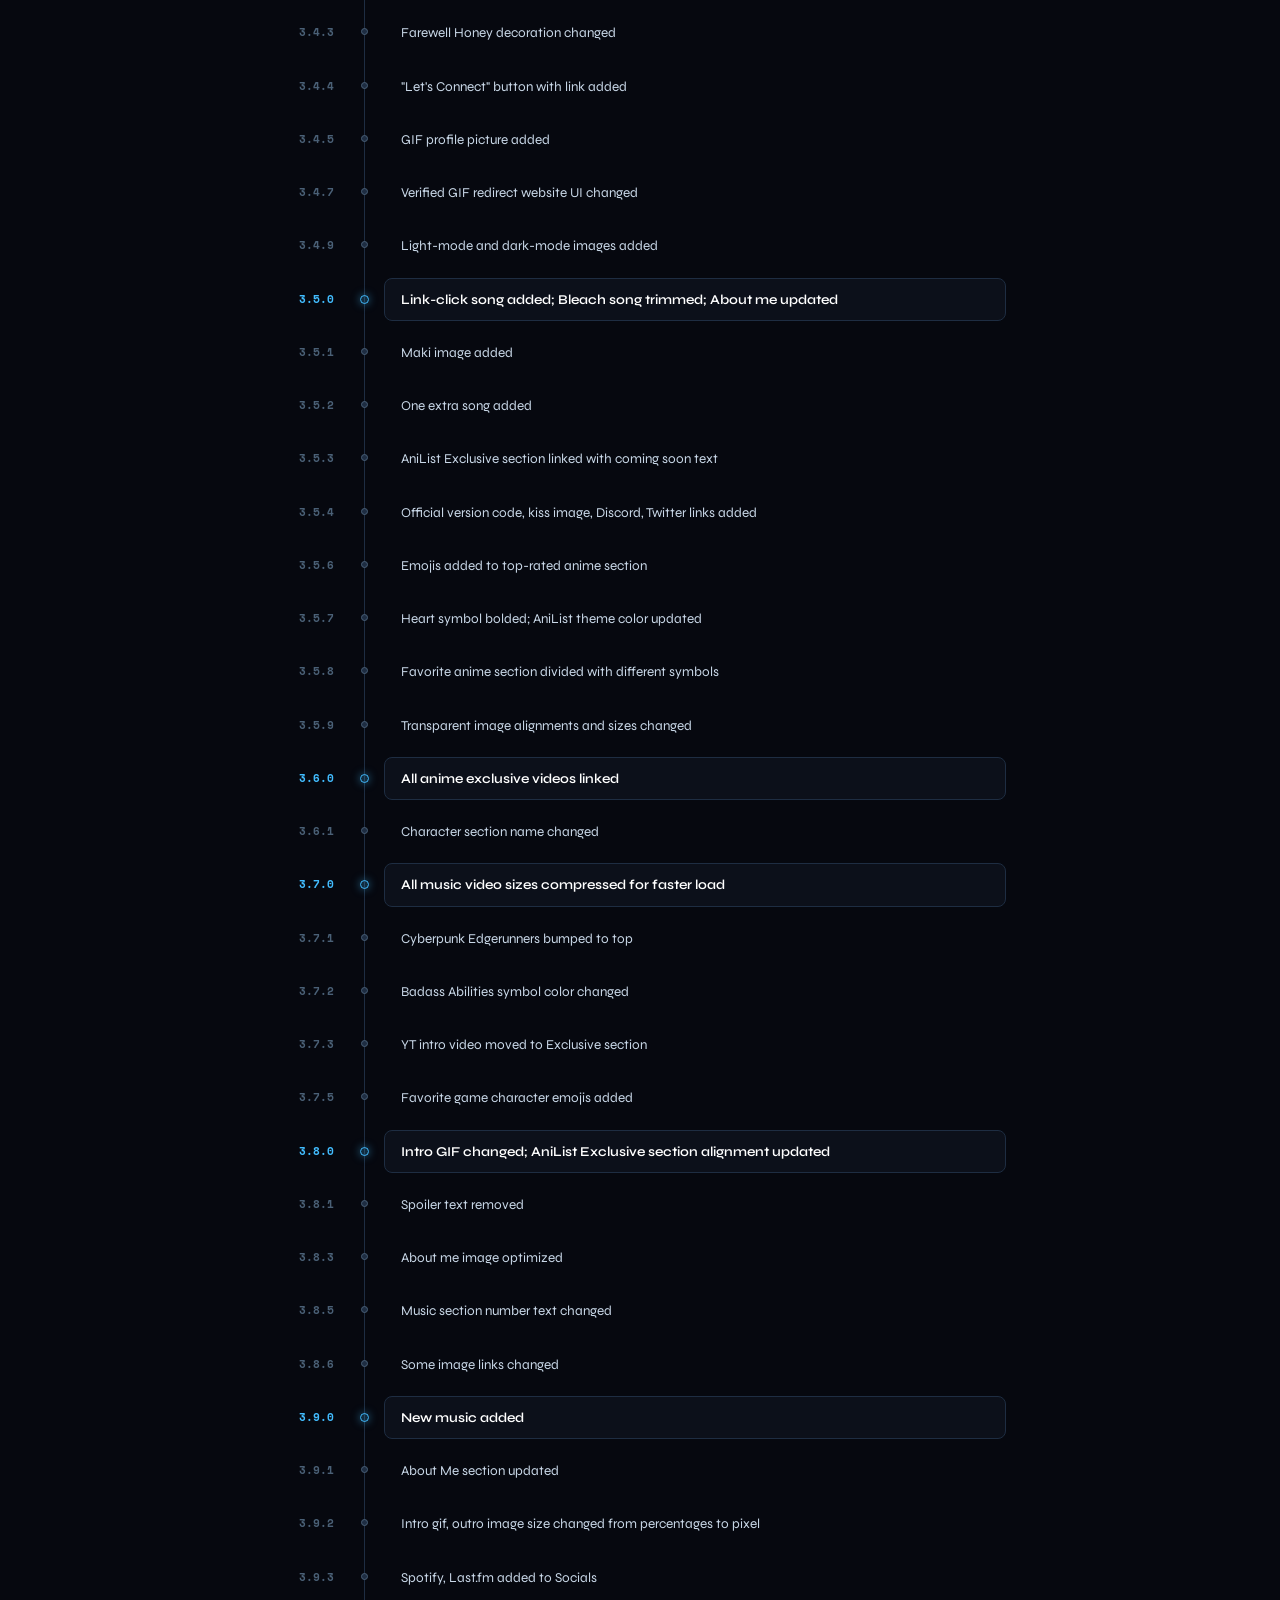
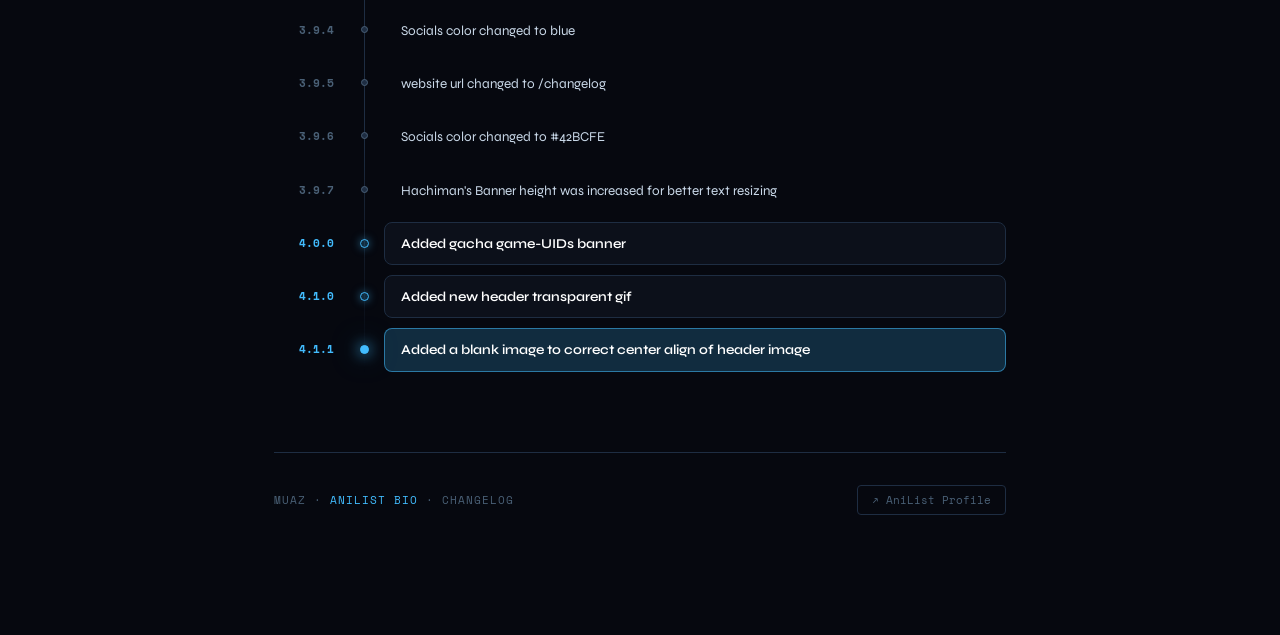
==== commit 5034095d: "Update index.html" ====
--- a/changelog/index.html
+++ b/changelog/index.html
@@ -469,6 +469,7 @@
       { v: "3.9.7", text: "Hachiman's Banner height was increased for better text resizing" },
       { v: "4.0.0", text: "Added gacha game-UIDs banner" },
       { v: "4.1.0", text: "Added new header transparent gif" },
+      { v: "4.1.1", text: "Added a blank image to correct center align of header image" },
     ];
 
     const isMajor = v => /^\d+\.\d+\.0$/.test(v) || /^\d+\.0$/.test(v);
